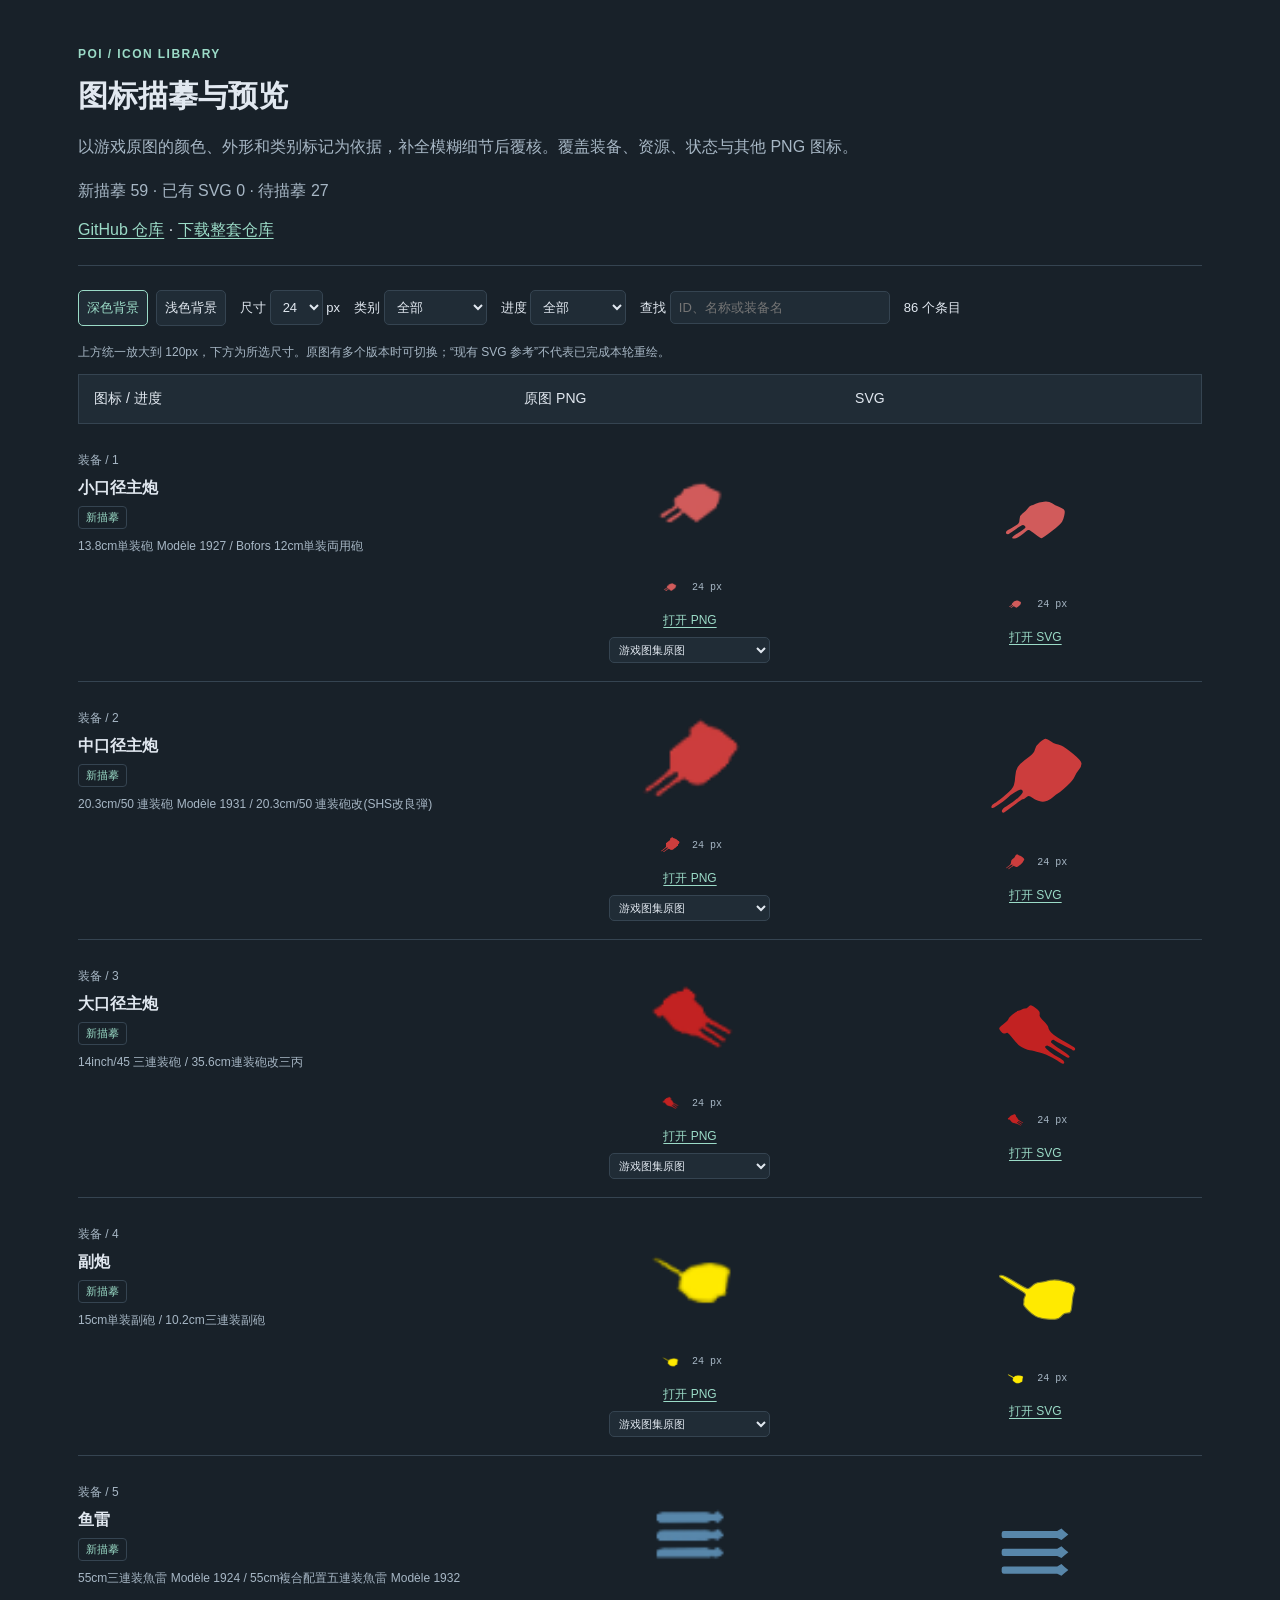
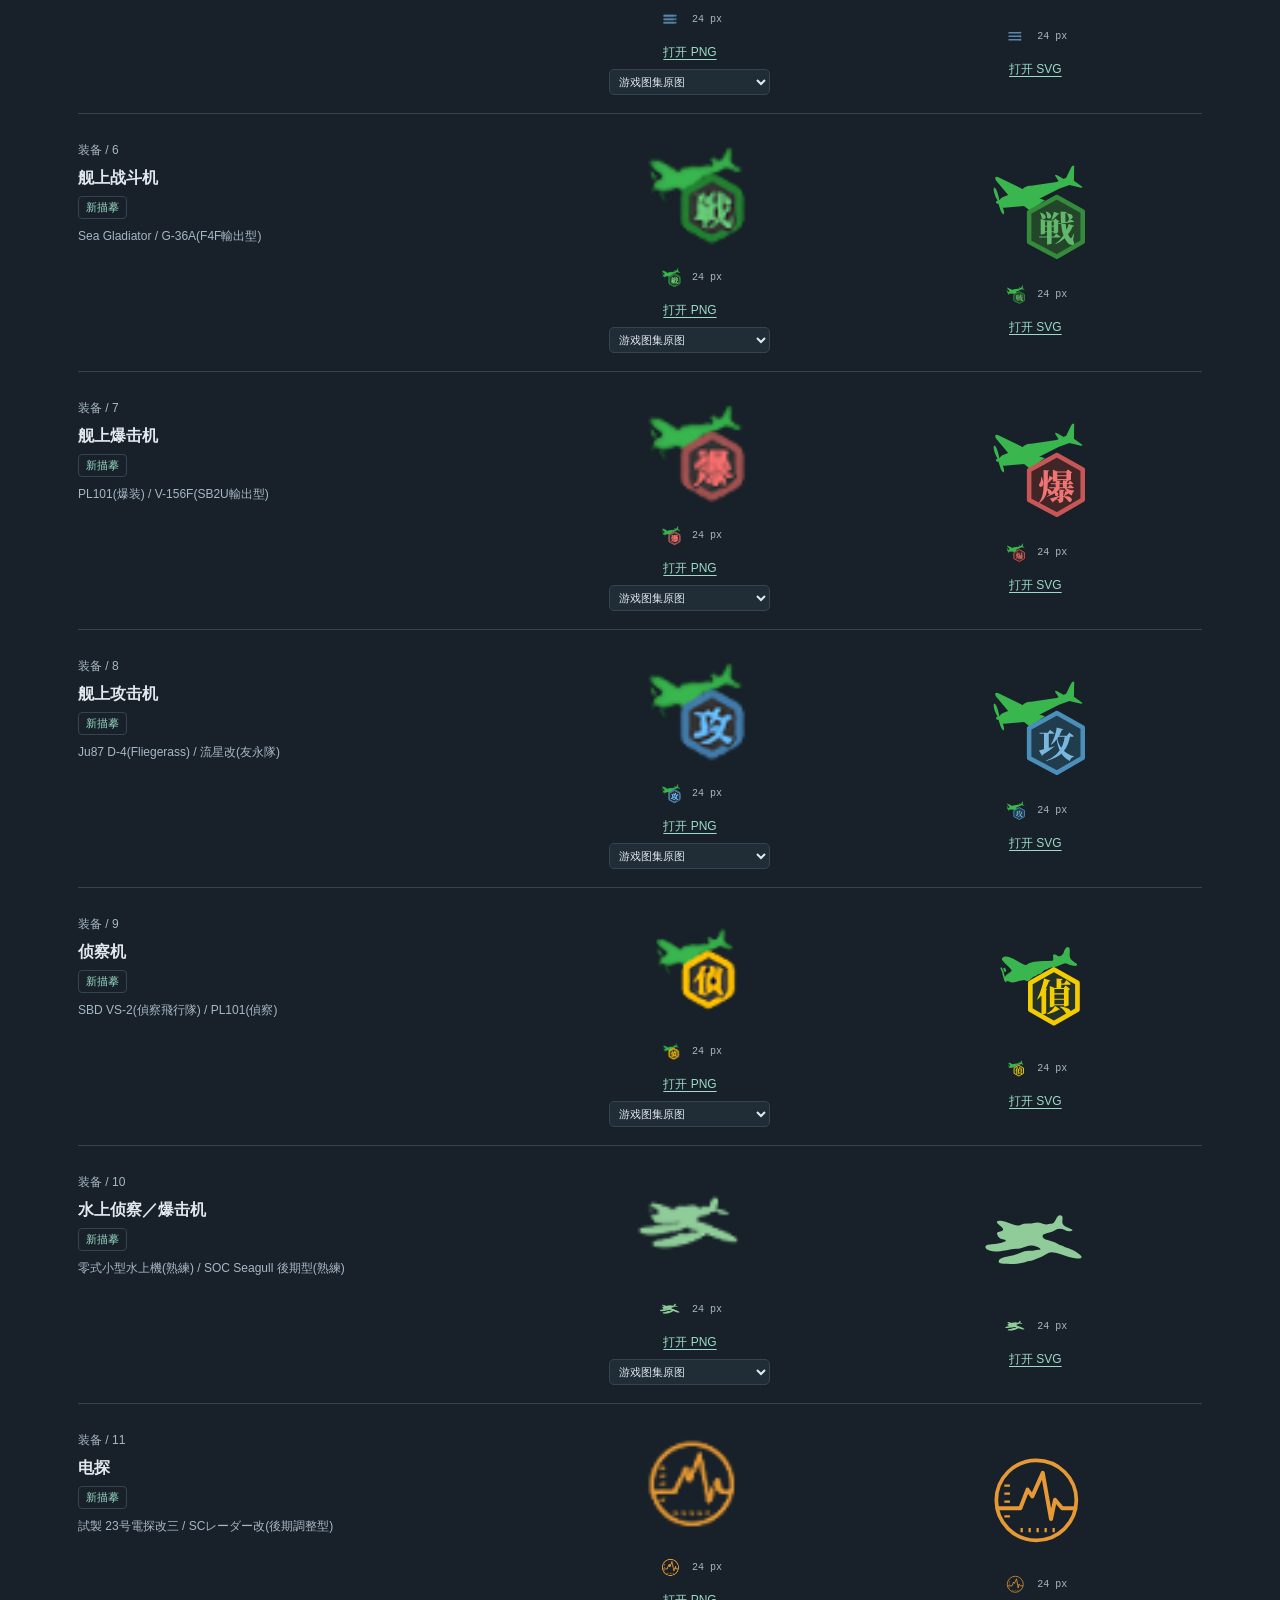
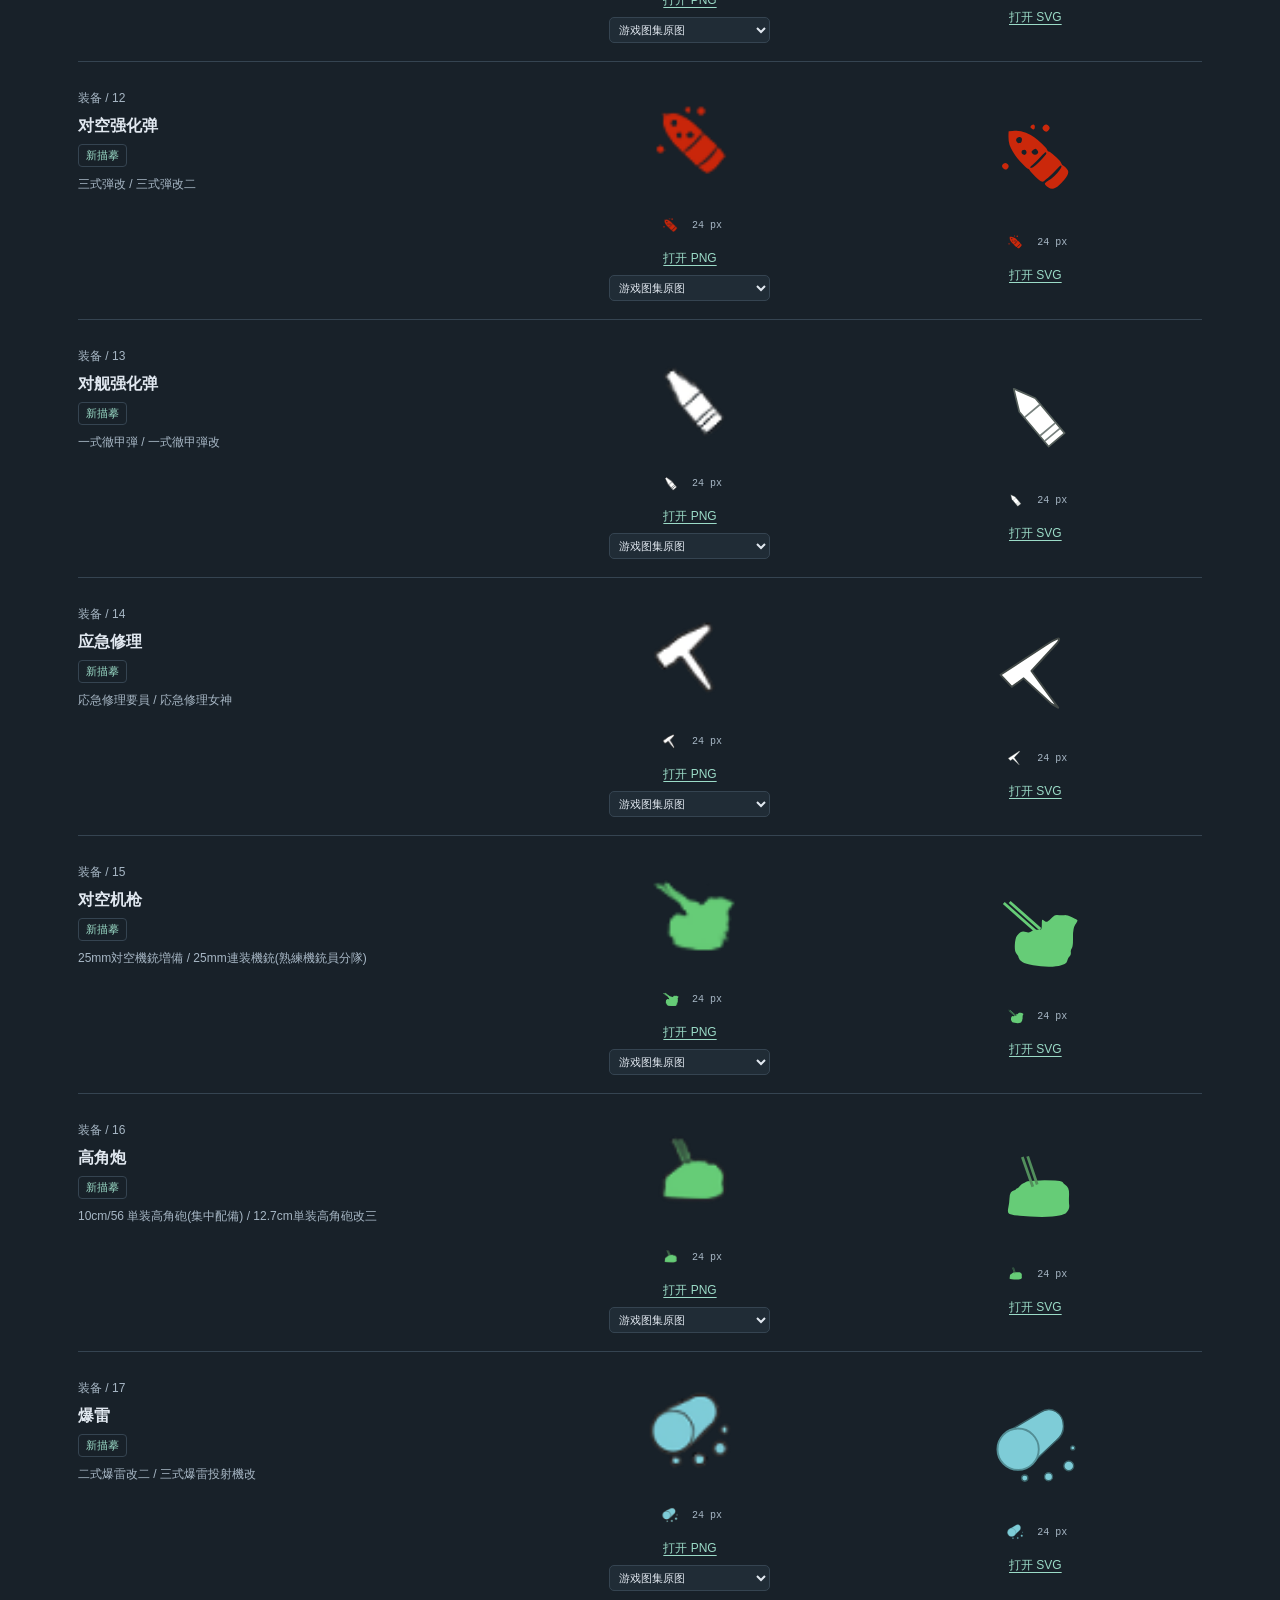
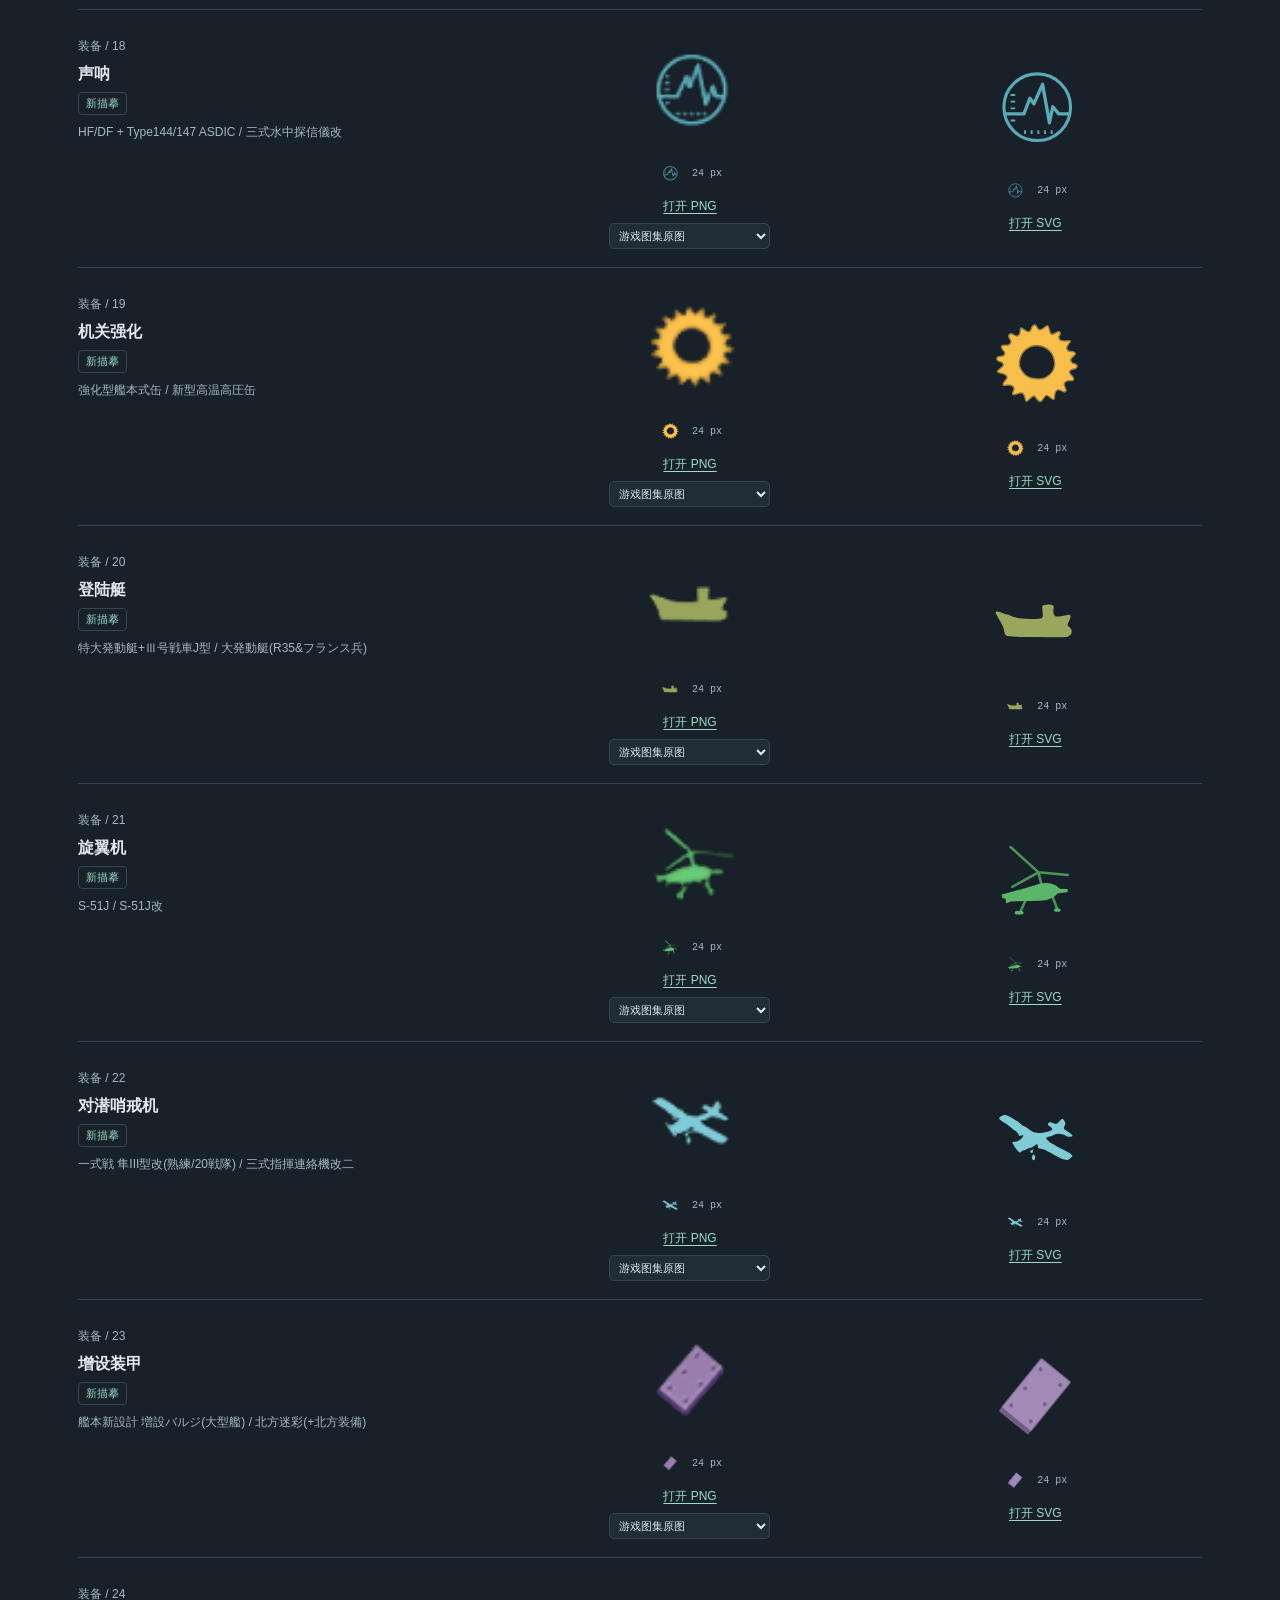
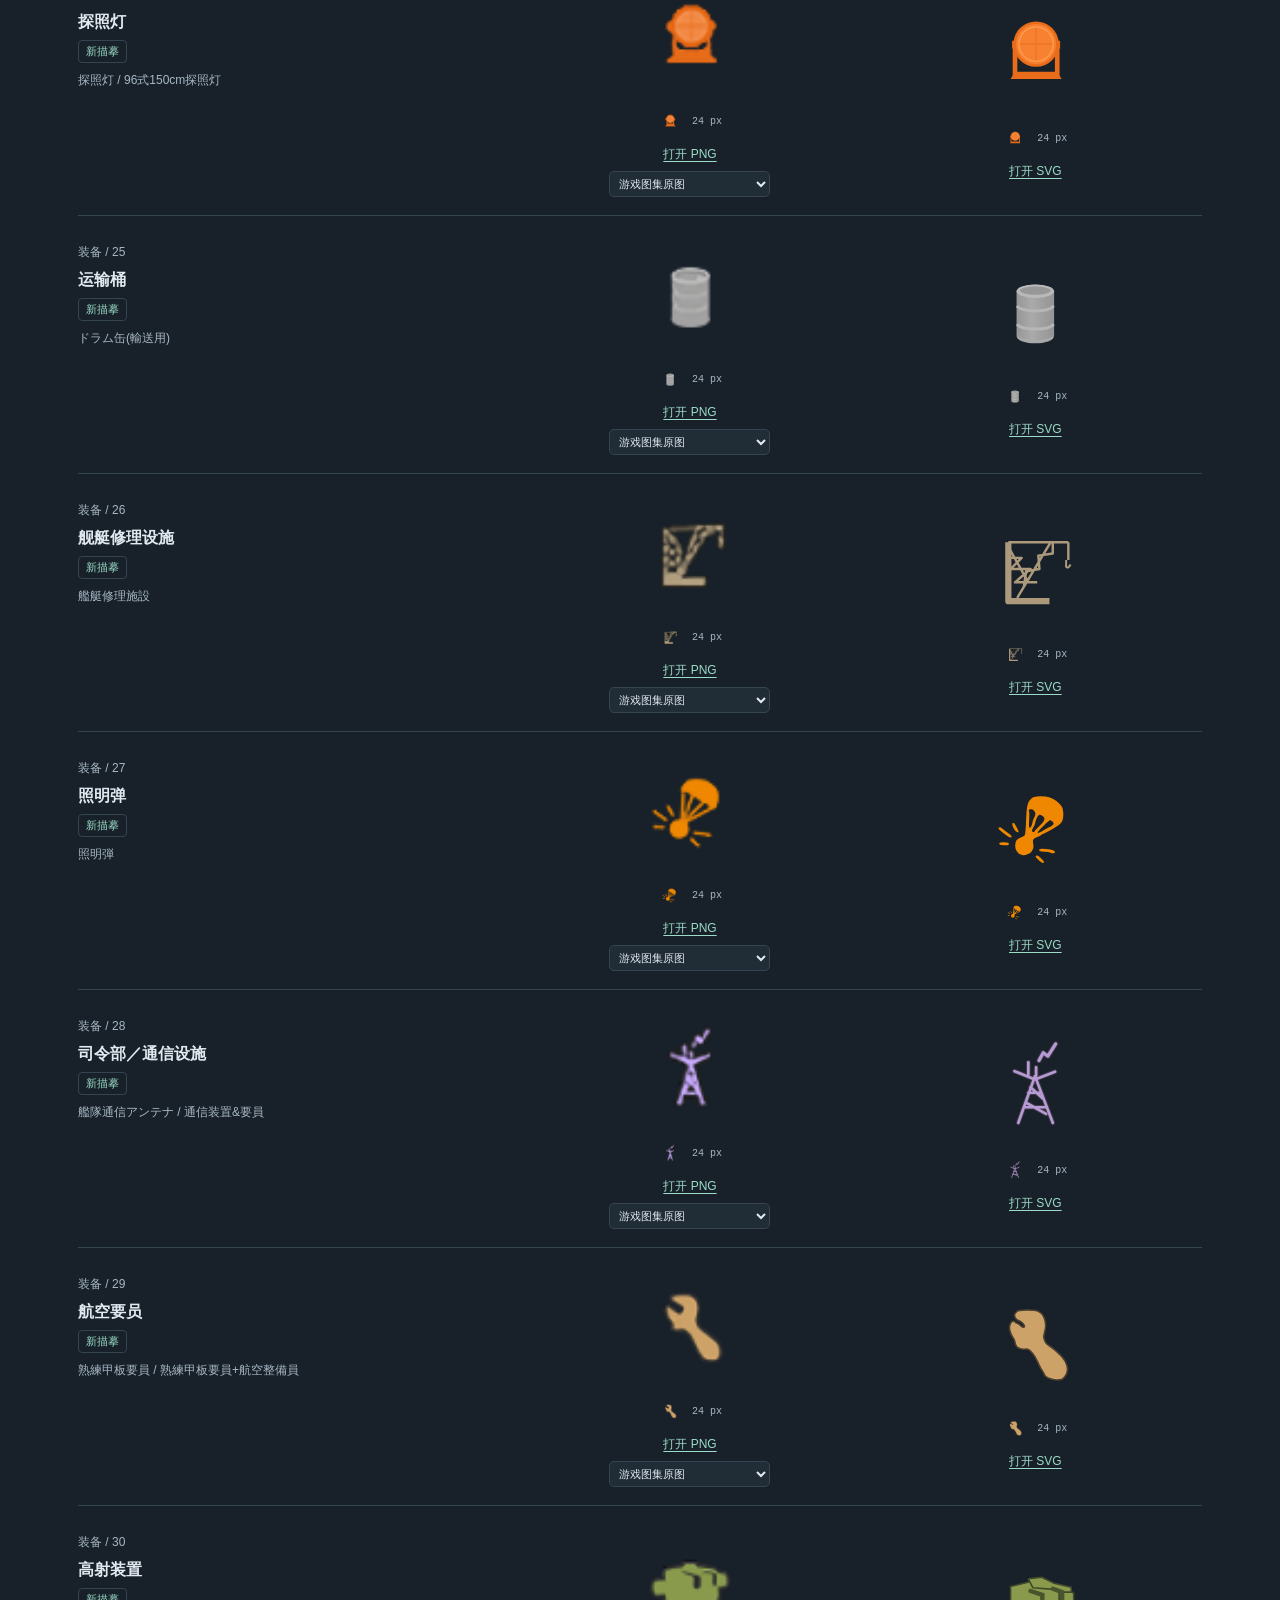
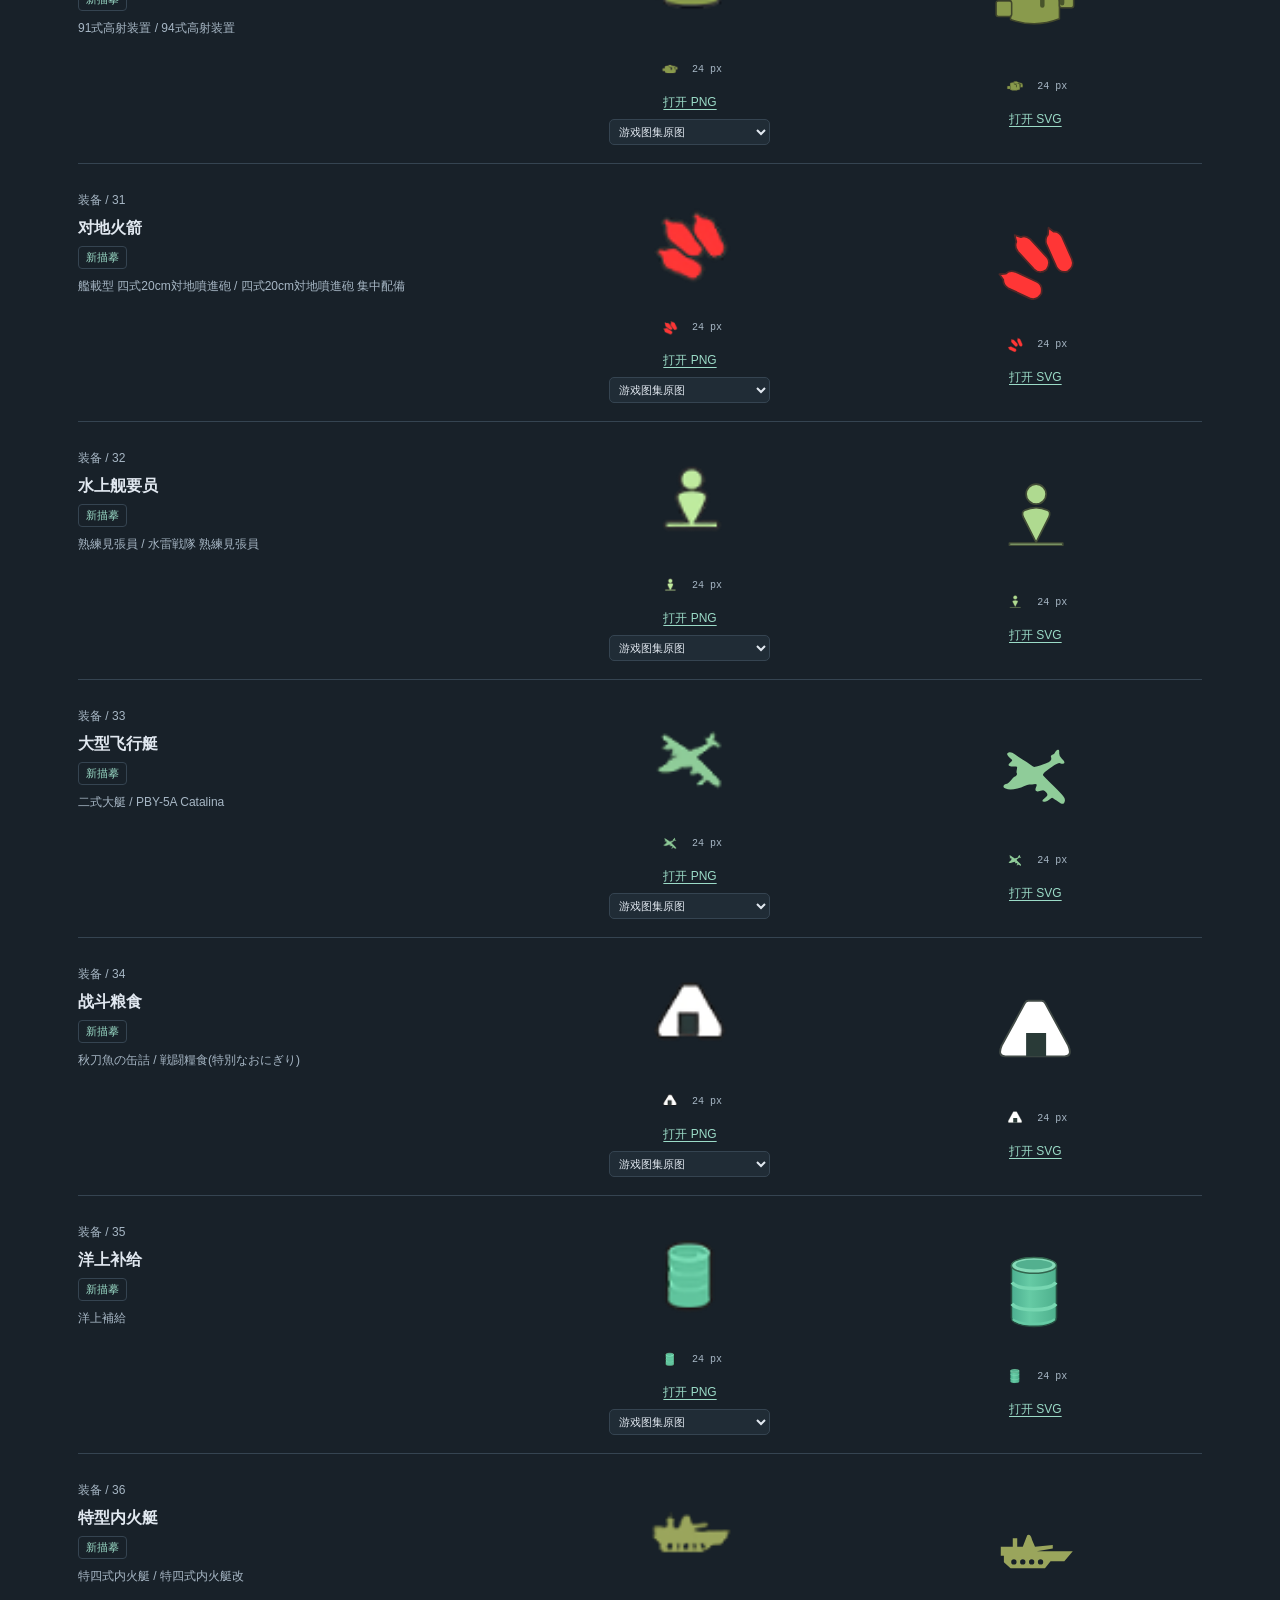
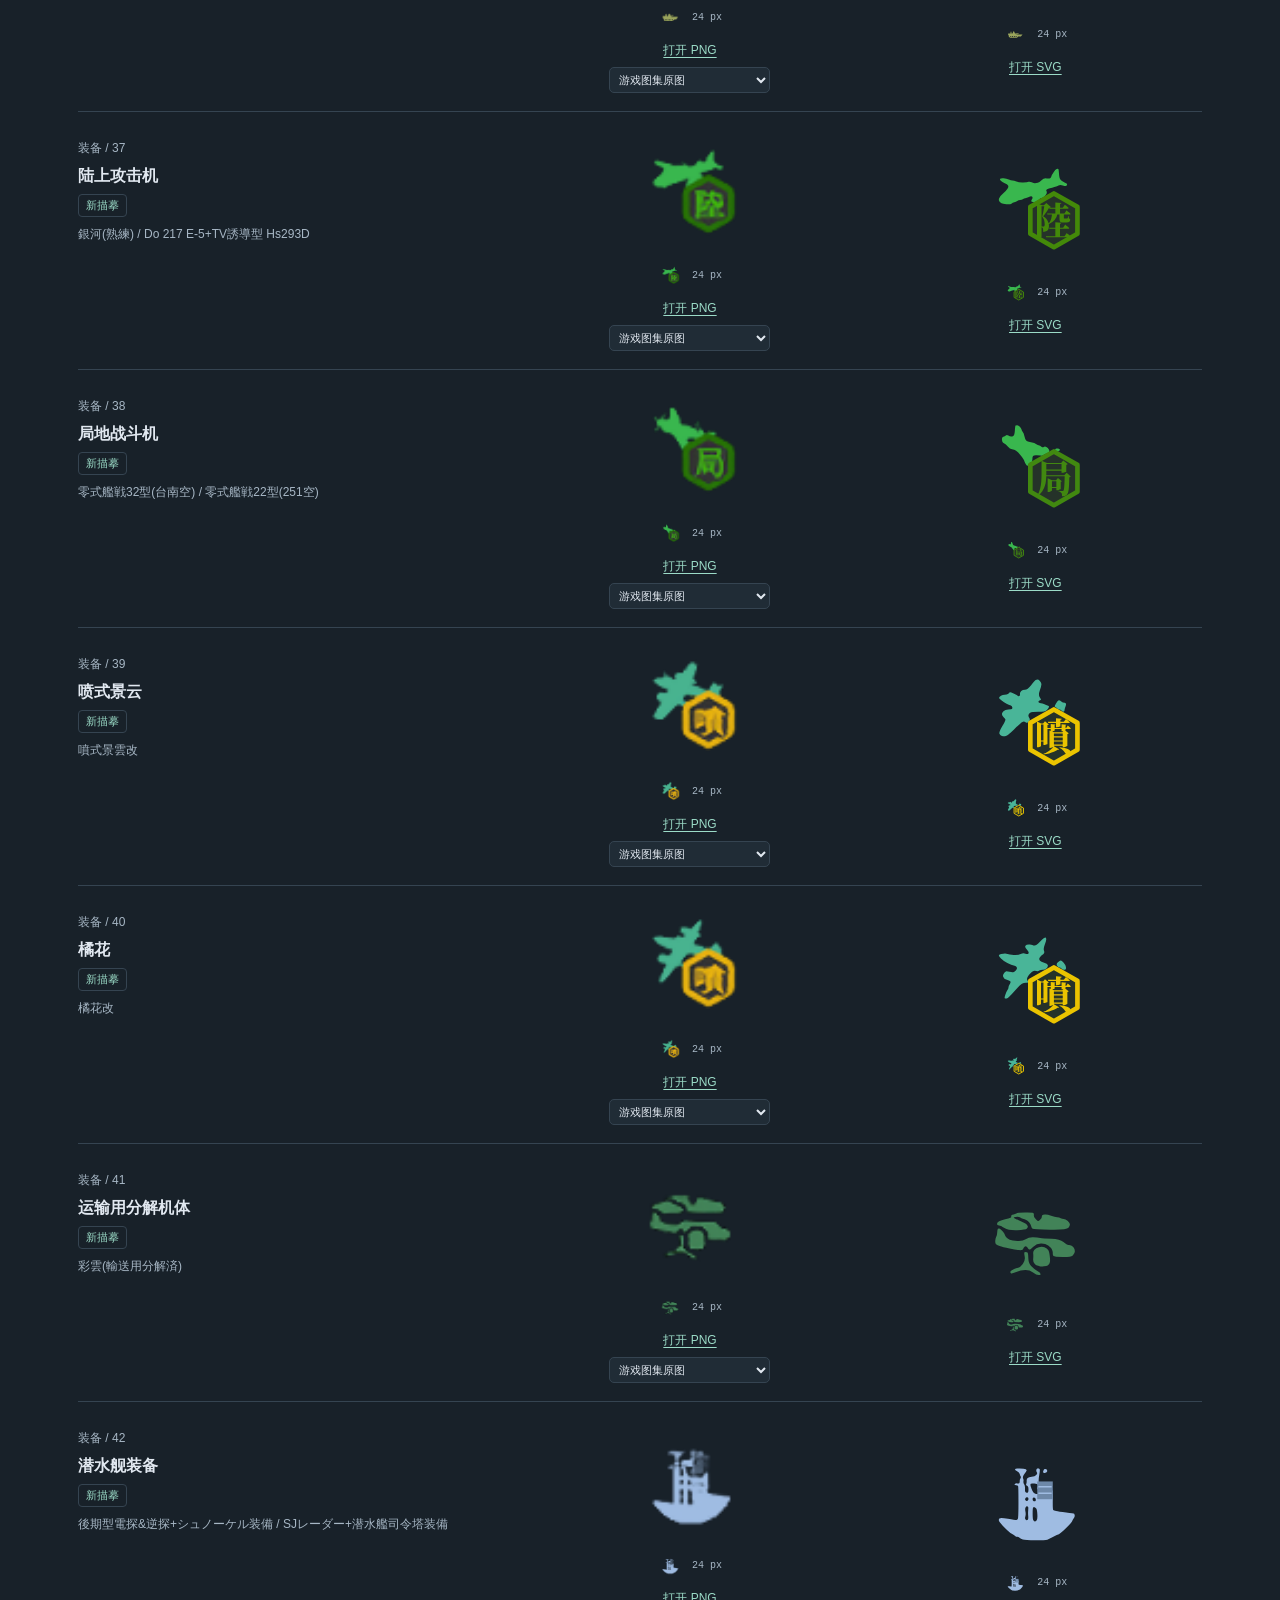
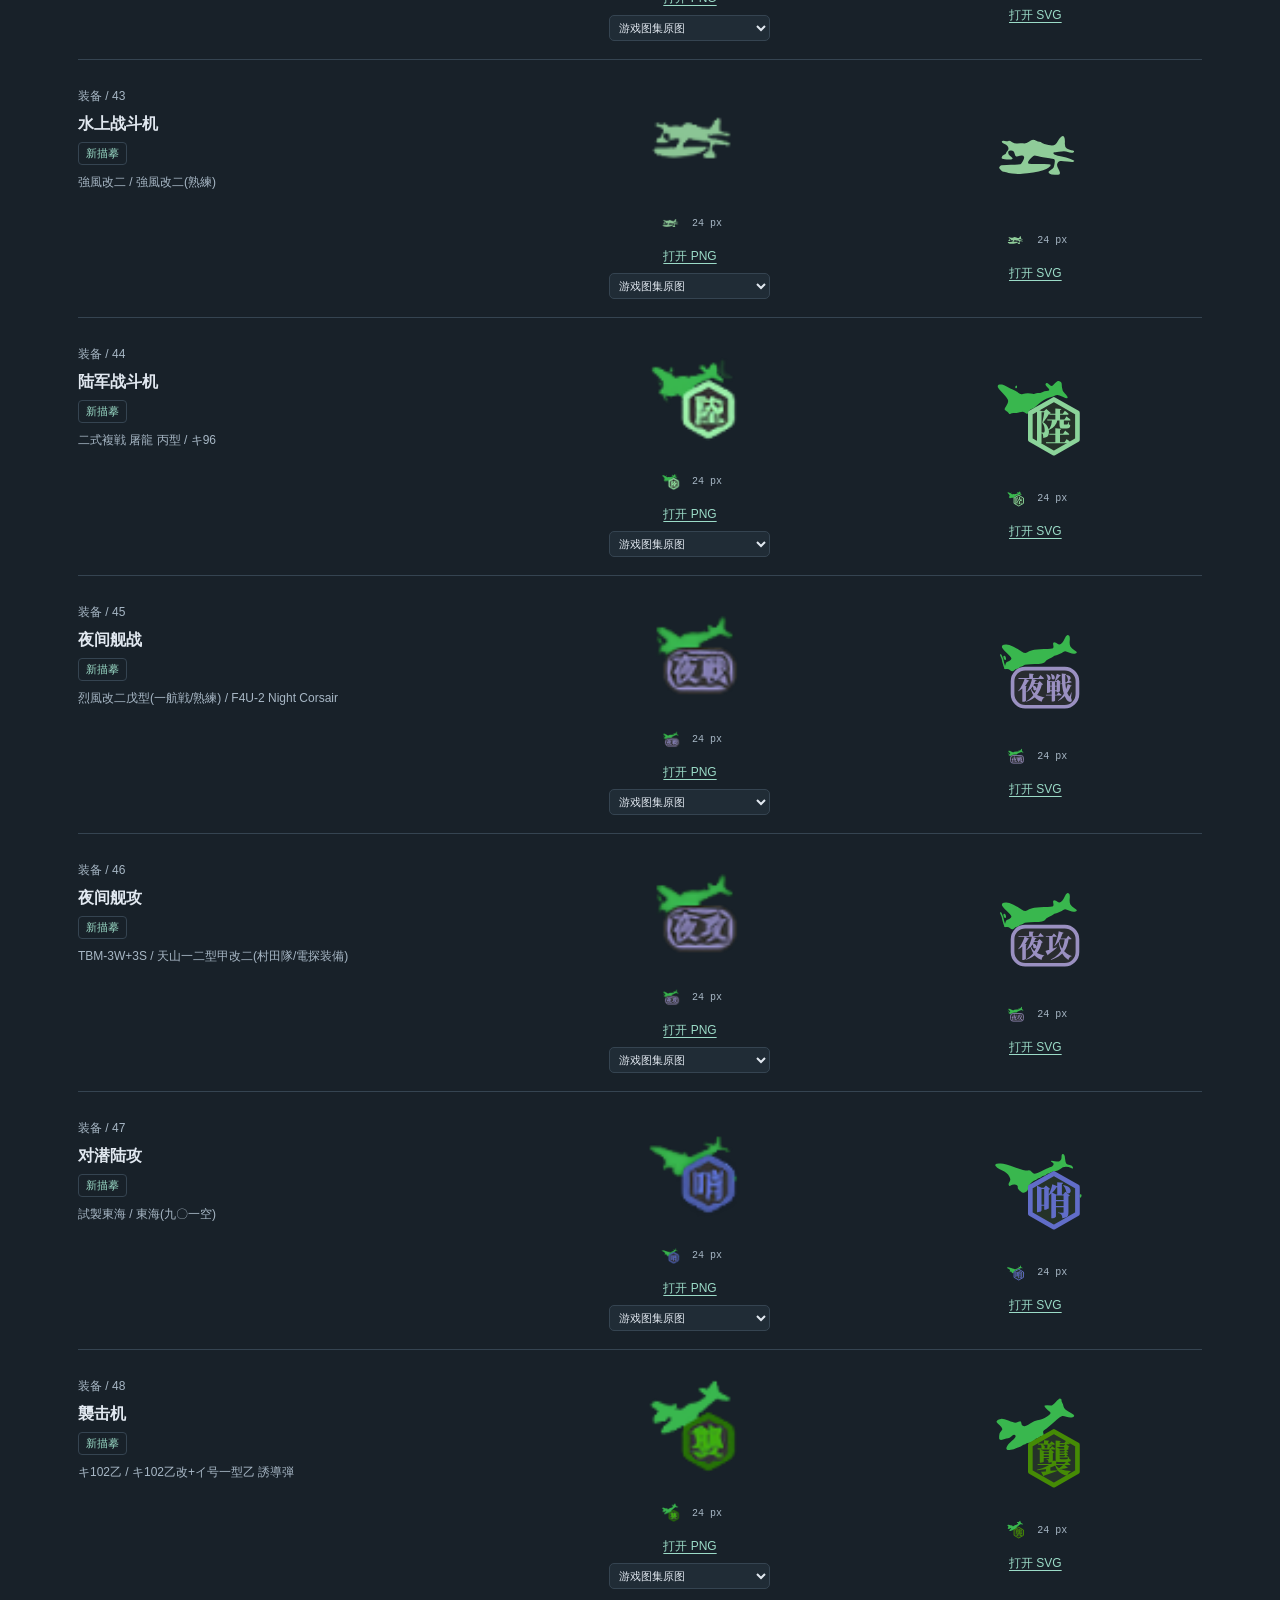
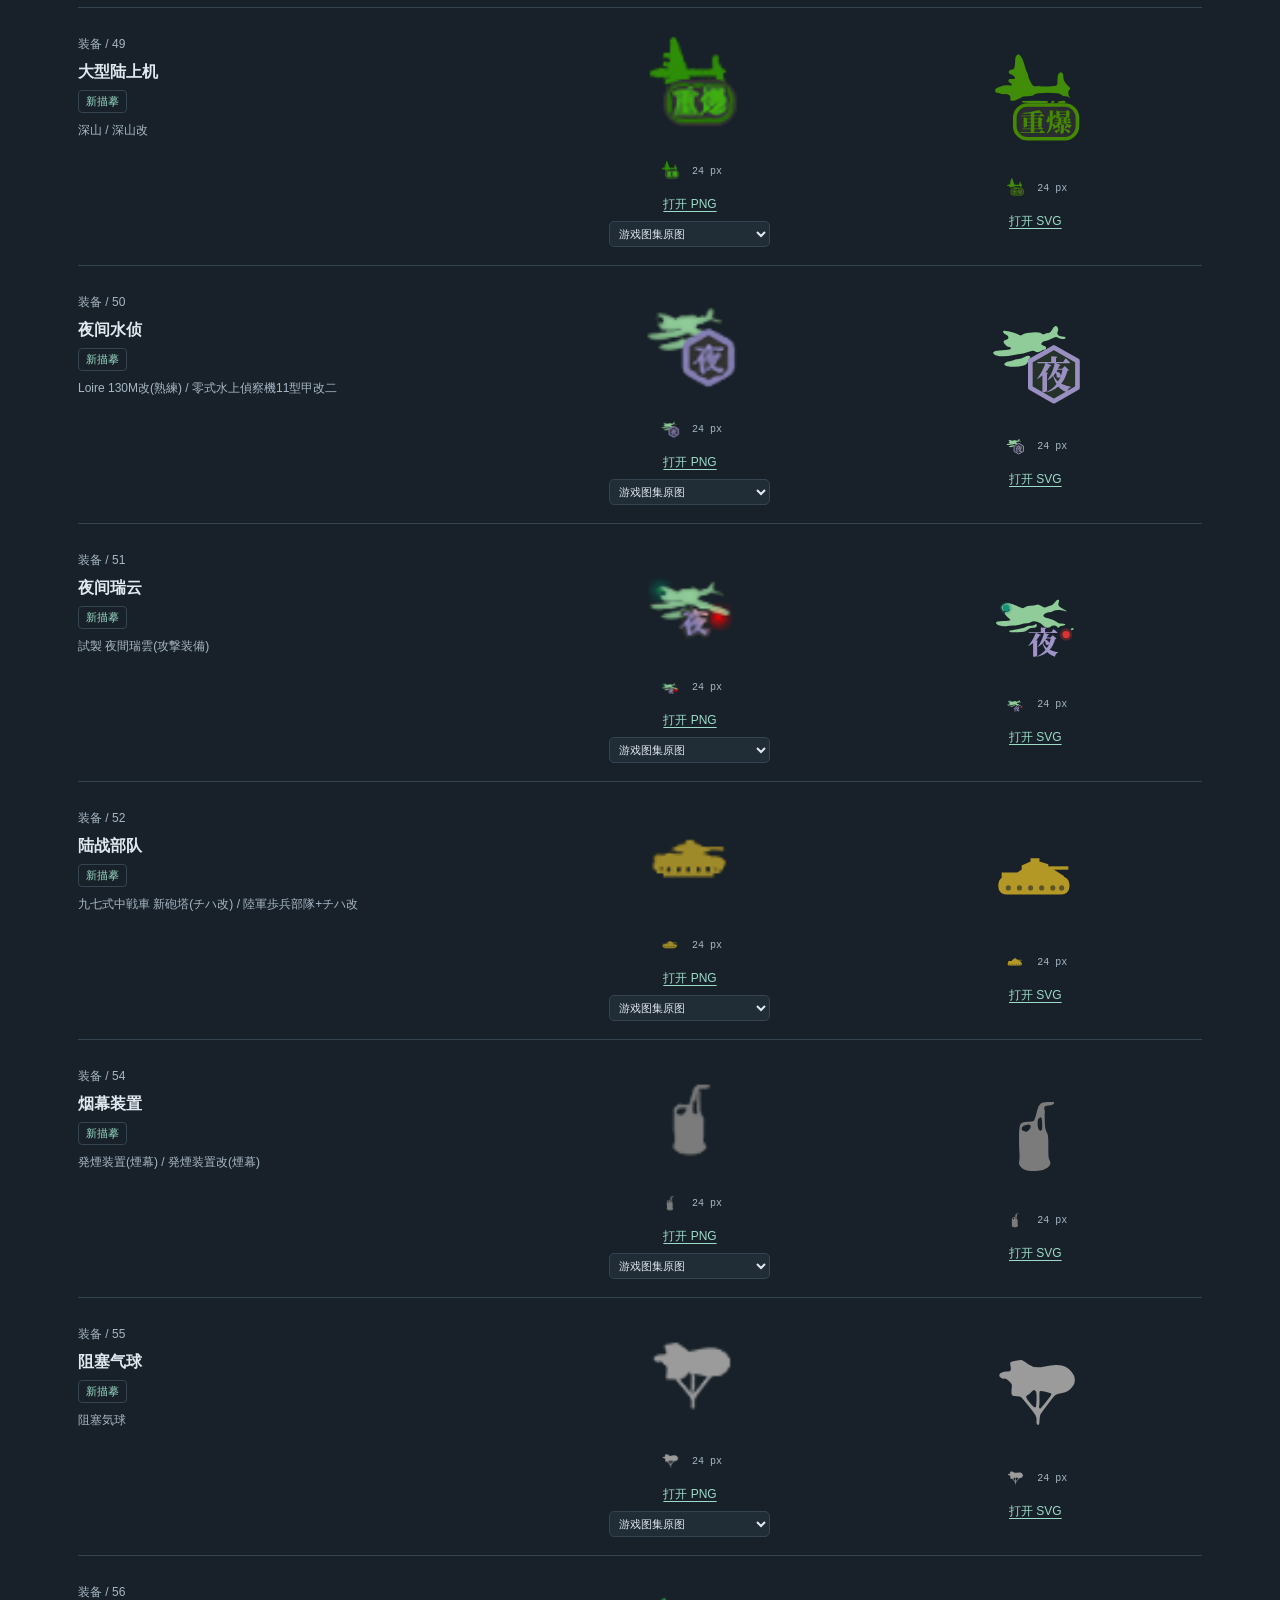
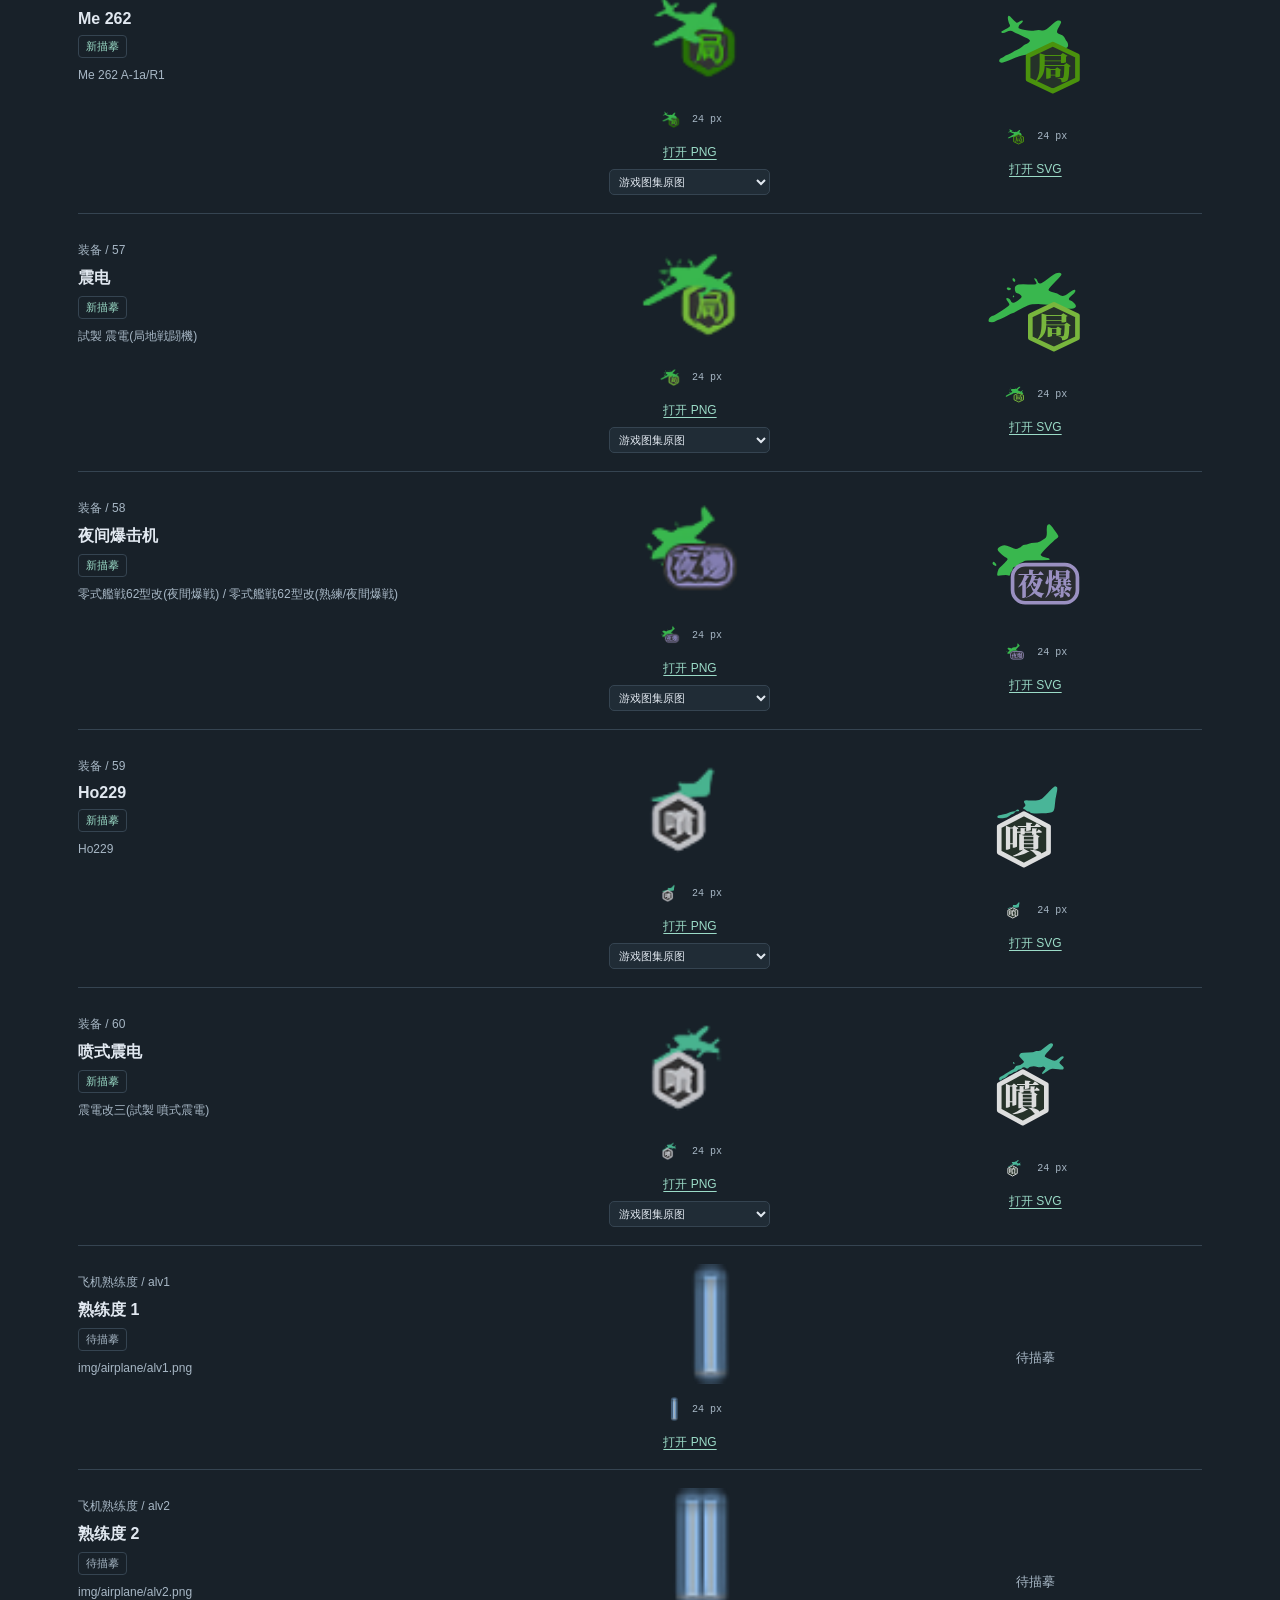
==== index.html @ 3c9888cd "feat(icons): add game icon catalog and static preview" ====
<!doctype html>
<html lang="zh-CN">
<head>
  <meta charset="utf-8">
  <meta name="viewport" content="width=device-width, initial-scale=1">
  <title>poi icons · 图标描摹与预览</title>
  <link rel="stylesheet" href="preview.css">
  <script src="catalog.js" defer></script>
  <script src="preview.js" defer></script>
</head>
<body>
<main>
  <header>
    <p class="eyebrow">POI / ICON LIBRARY</p>
    <h1>图标描摹与预览</h1>
    <p>以游戏原图的颜色、外形和类别标记为依据，补全模糊细节后覆核。覆盖装备、资源、状态与其他 PNG 图标。</p>
    <p id="summary"></p>
    <a href="https://github.com/poooi/icons">GitHub 仓库</a>
    <span aria-hidden="true"> · </span>
    <a href="https://github.com/poooi/icons/archive/refs/heads/gh-pages.zip">下载整套仓库</a>
  </header>
  <div class="controls">
    <div class="themes" aria-label="预览背景">
      <button id="dark" aria-pressed="true">深色背景</button>
      <button id="light" aria-pressed="false">浅色背景</button>
    </div>
    <label>尺寸 <select id="size"><option>18</option><option selected>24</option><option>32</option><option>48</option><option>64</option></select> px</label>
    <label>类别 <select id="category"><option value="">全部</option></select></label>
    <label>进度 <select id="status"><option value="">全部</option><option>新描摹</option><option>已有 SVG</option><option>待描摹</option></select></label>
    <label>查找 <input id="search" type="search" placeholder="ID、名称或装备名"></label>
    <span id="count" role="status" aria-live="polite"></span>
  </div>
  <p class="hint">上方统一放大到 120px，下方为所选尺寸。原图有多个版本时可切换；“现有 SVG 参考”不代表已完成本轮重绘。</p>
  <div class="table-head" aria-hidden="true"><span>图标 / 进度</span><span>原图 PNG</span><span>SVG</span></div>
  <div id="gallery"></div>
  <p id="empty" hidden>没有匹配的图标。</p>
  <noscript>请启用 JavaScript 浏览、筛选图标。SVG 文件也可直接从仓库下载。</noscript>
  <footer>新描摹文字采用 Noto Serif JP ExtraBold（800）转路径，无需安装字体。模糊处包含概念补全；本仓库独立维护，尚未接入 poi。<br>来源与目录说明见 <a href="https://github.com/poooi/icons#readme">README</a>。</footer>
</main>
</body>
</html>
---- preview.css ----
:root{font-family:"Segoe UI","Microsoft YaHei",sans-serif;color:#e1e8f0;background:#182129;--panel:#202c36;--line:#354451;--muted:#a7b7c5;--accent:#9bdbc7;--size:24px;color-scheme:dark}
*{box-sizing:border-box}body{margin:0}body.light{color:#253441;background:#edf2f5;--panel:#fff;--line:#cad4dc;--muted:#586b7b;--accent:#256d59;color-scheme:light}
main{max-width:1180px;margin:auto;padding:32px 28px 60px}header{border-bottom:1px solid var(--line);padding-bottom:24px}header p{max-width:850px;line-height:1.7;color:var(--muted)}.eyebrow{font-size:12px;letter-spacing:.12em;font-weight:600;color:var(--accent)}h1{font-size:30px;margin:10px 0;font-weight:650}a{color:var(--accent);text-underline-offset:3px}.controls{display:flex;gap:14px;align-items:center;flex-wrap:wrap;margin:24px 0 16px;font-size:13px}.themes{display:flex;gap:8px}button,select,input{font:inherit;color:inherit;background:var(--panel);border:1px solid var(--line);border-radius:5px;padding:8px}button{cursor:pointer}button[aria-pressed=true]{border-color:var(--accent);color:var(--accent)}input{width:220px}button:focus-visible,select:focus-visible,input:focus-visible,a:focus-visible{outline:2px solid var(--accent);outline-offset:3px}.hint{font-size:12px;line-height:1.7;color:var(--muted)}.table-head,.row{display:grid;grid-template-columns:minmax(220px,1.3fr) repeat(2,minmax(160px,1fr))}.table-head{background:var(--panel);padding:15px;border:1px solid var(--line);font-size:14px}.row{border-bottom:1px solid var(--line);min-height:205px;padding:18px 0;gap:12px}.row[hidden]{display:none}.identity{padding:8px 12px 8px 0}h2{font-size:16px;font-weight:600;margin:7px 0}.id,.description,.variant-count{font-size:12px;line-height:1.65;color:var(--muted)}.description{overflow-wrap:anywhere;margin:8px 0}.status{display:inline-block;font-size:11px;border:1px solid var(--line);padding:3px 7px;border-radius:4px;color:var(--accent)}.status.pending{color:var(--muted)}.cell{display:flex;flex-direction:column;align-items:center;justify-content:center;gap:8px;min-width:0}.large{width:120px;height:120px;object-fit:contain}.actual{display:flex;align-items:center;gap:10px;min-height:34px}.actual img{width:var(--size);height:var(--size);object-fit:contain}.size-label{font:10px Consolas,monospace;color:var(--muted)}.asset-link{font-size:12px}.variant{max-width:100%;font-size:11px;padding:5px}.missing{font-size:13px;color:var(--muted)}footer{margin-top:30px;font-size:12px;line-height:1.8;color:var(--muted)}#empty{padding:35px;text-align:center;color:var(--muted)}
@media(max-width:680px){main{padding:20px 14px}h1{font-size:25px}.table-head{display:none}.row{grid-template-columns:repeat(2,minmax(0,1fr));gap:10px}.identity{grid-column:1/-1;padding:0}.description{margin:4px 0}.controls{gap:10px}.large{width:110px;height:110px}input{width:180px}}
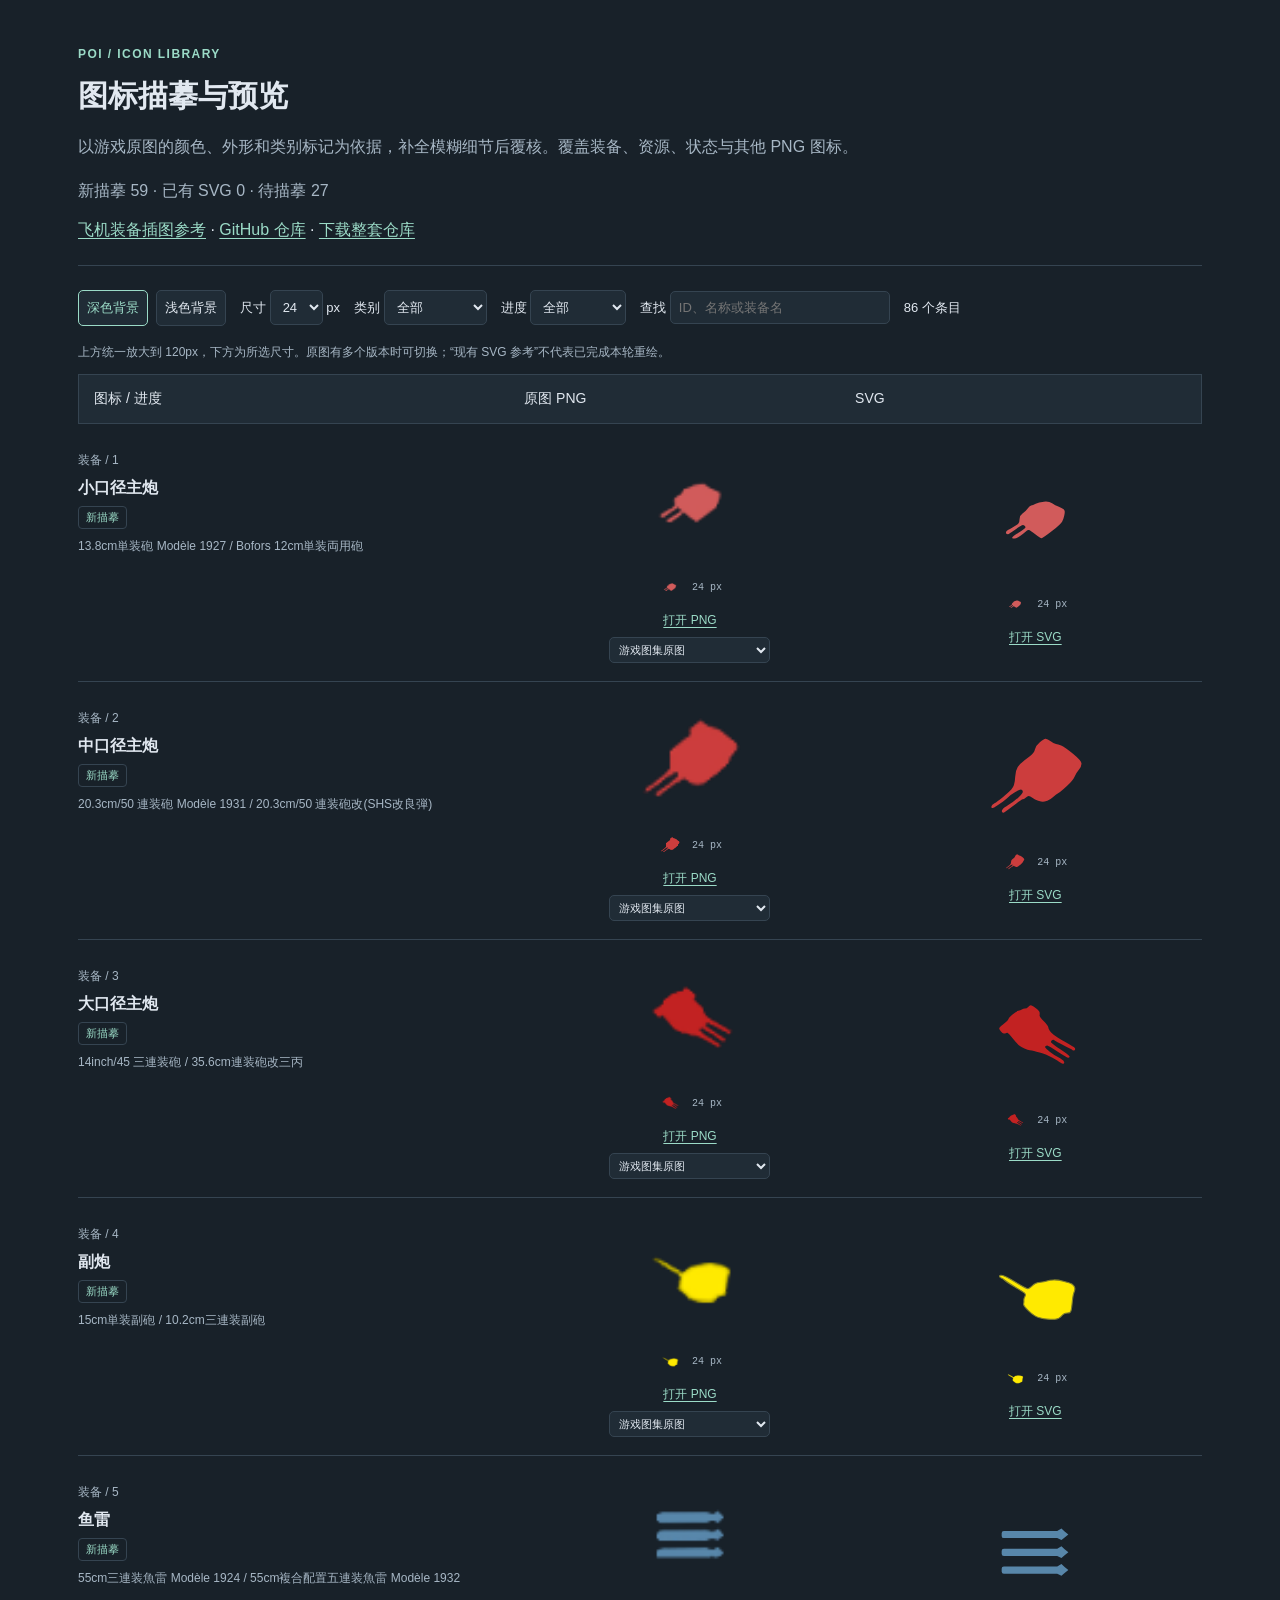
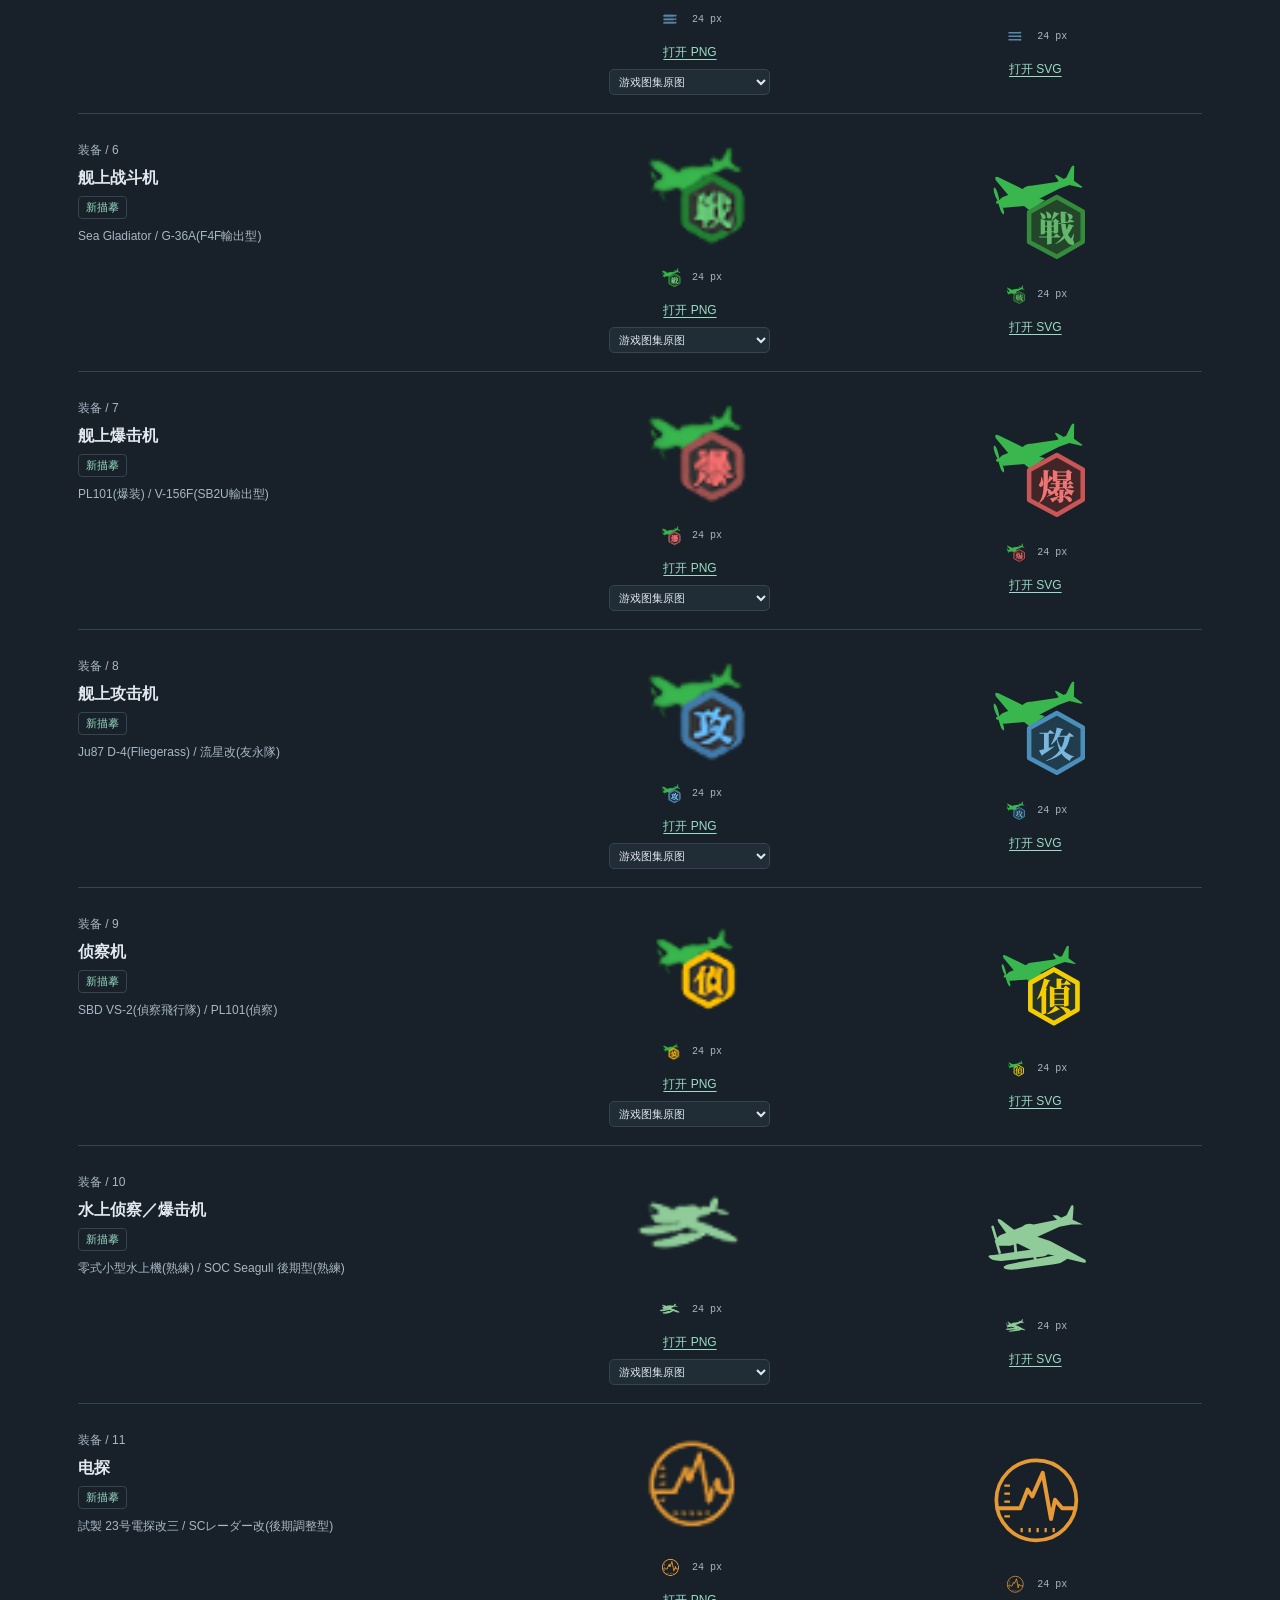
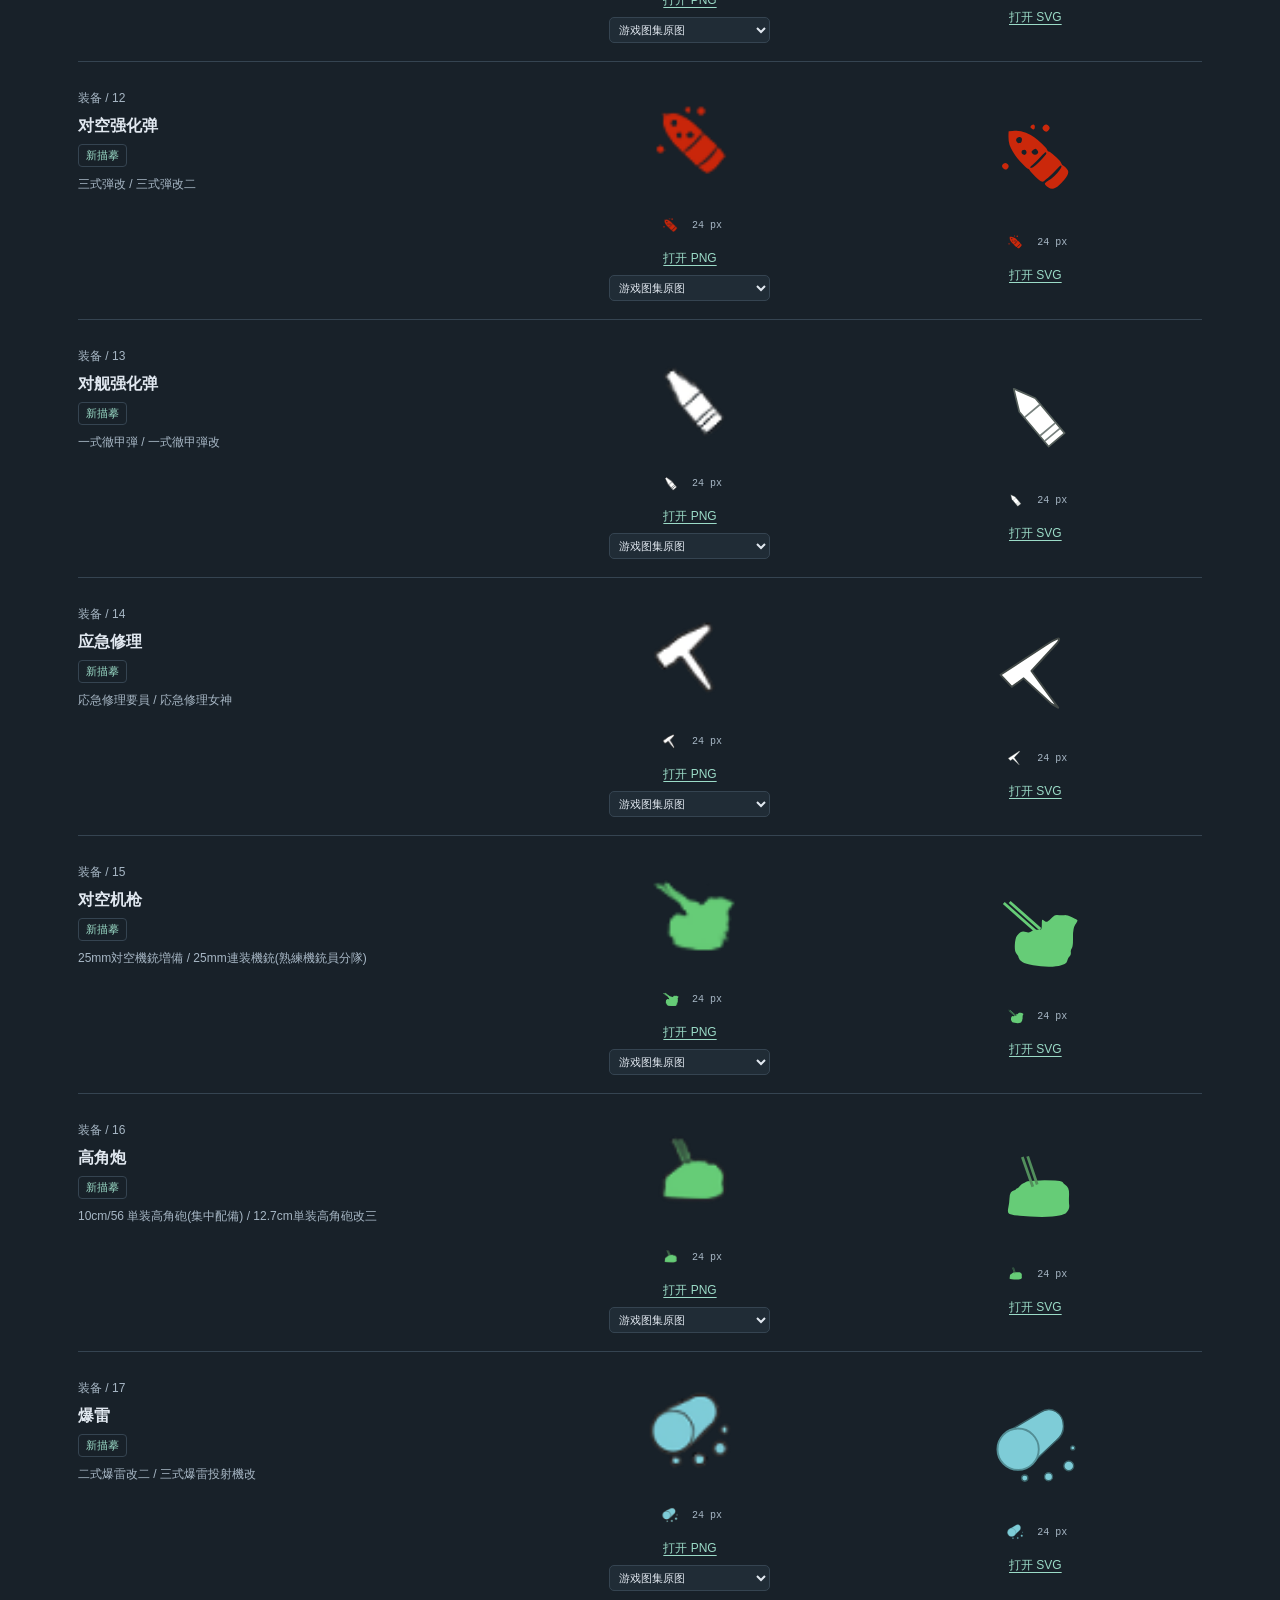
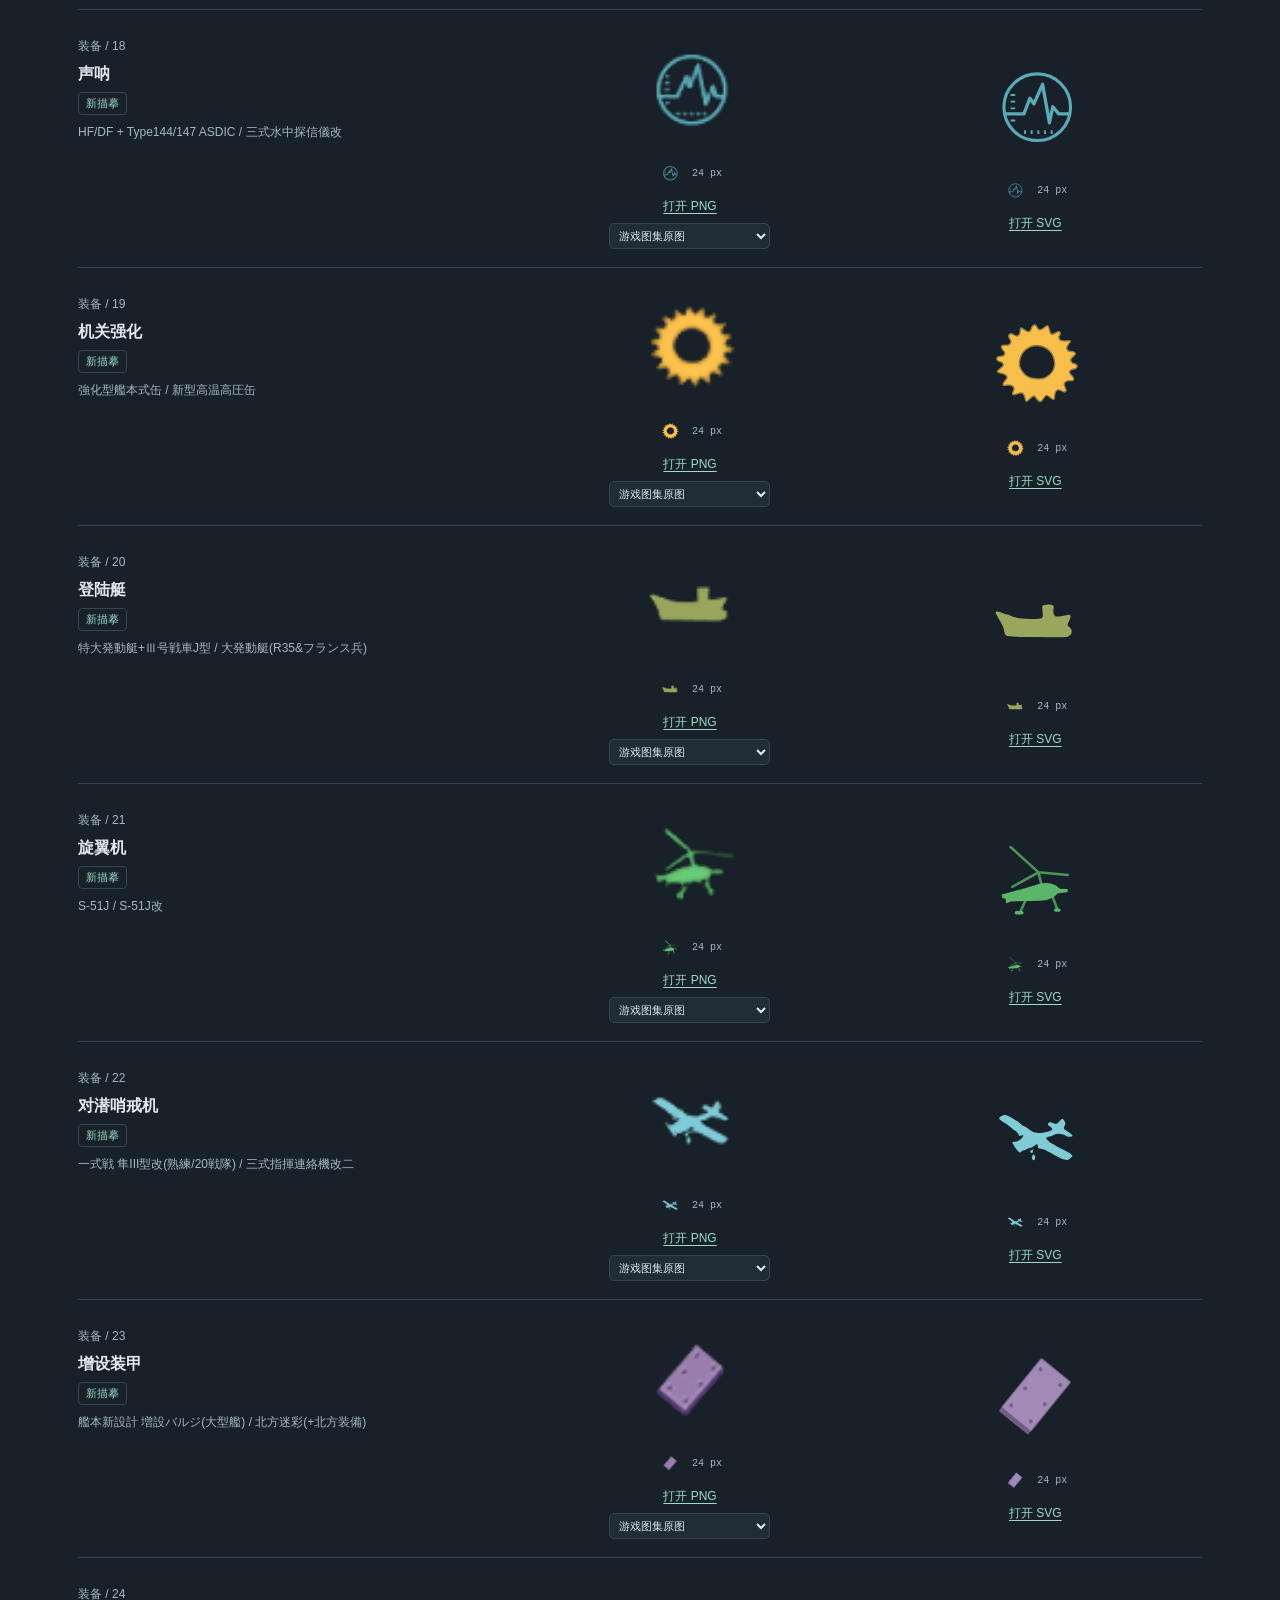
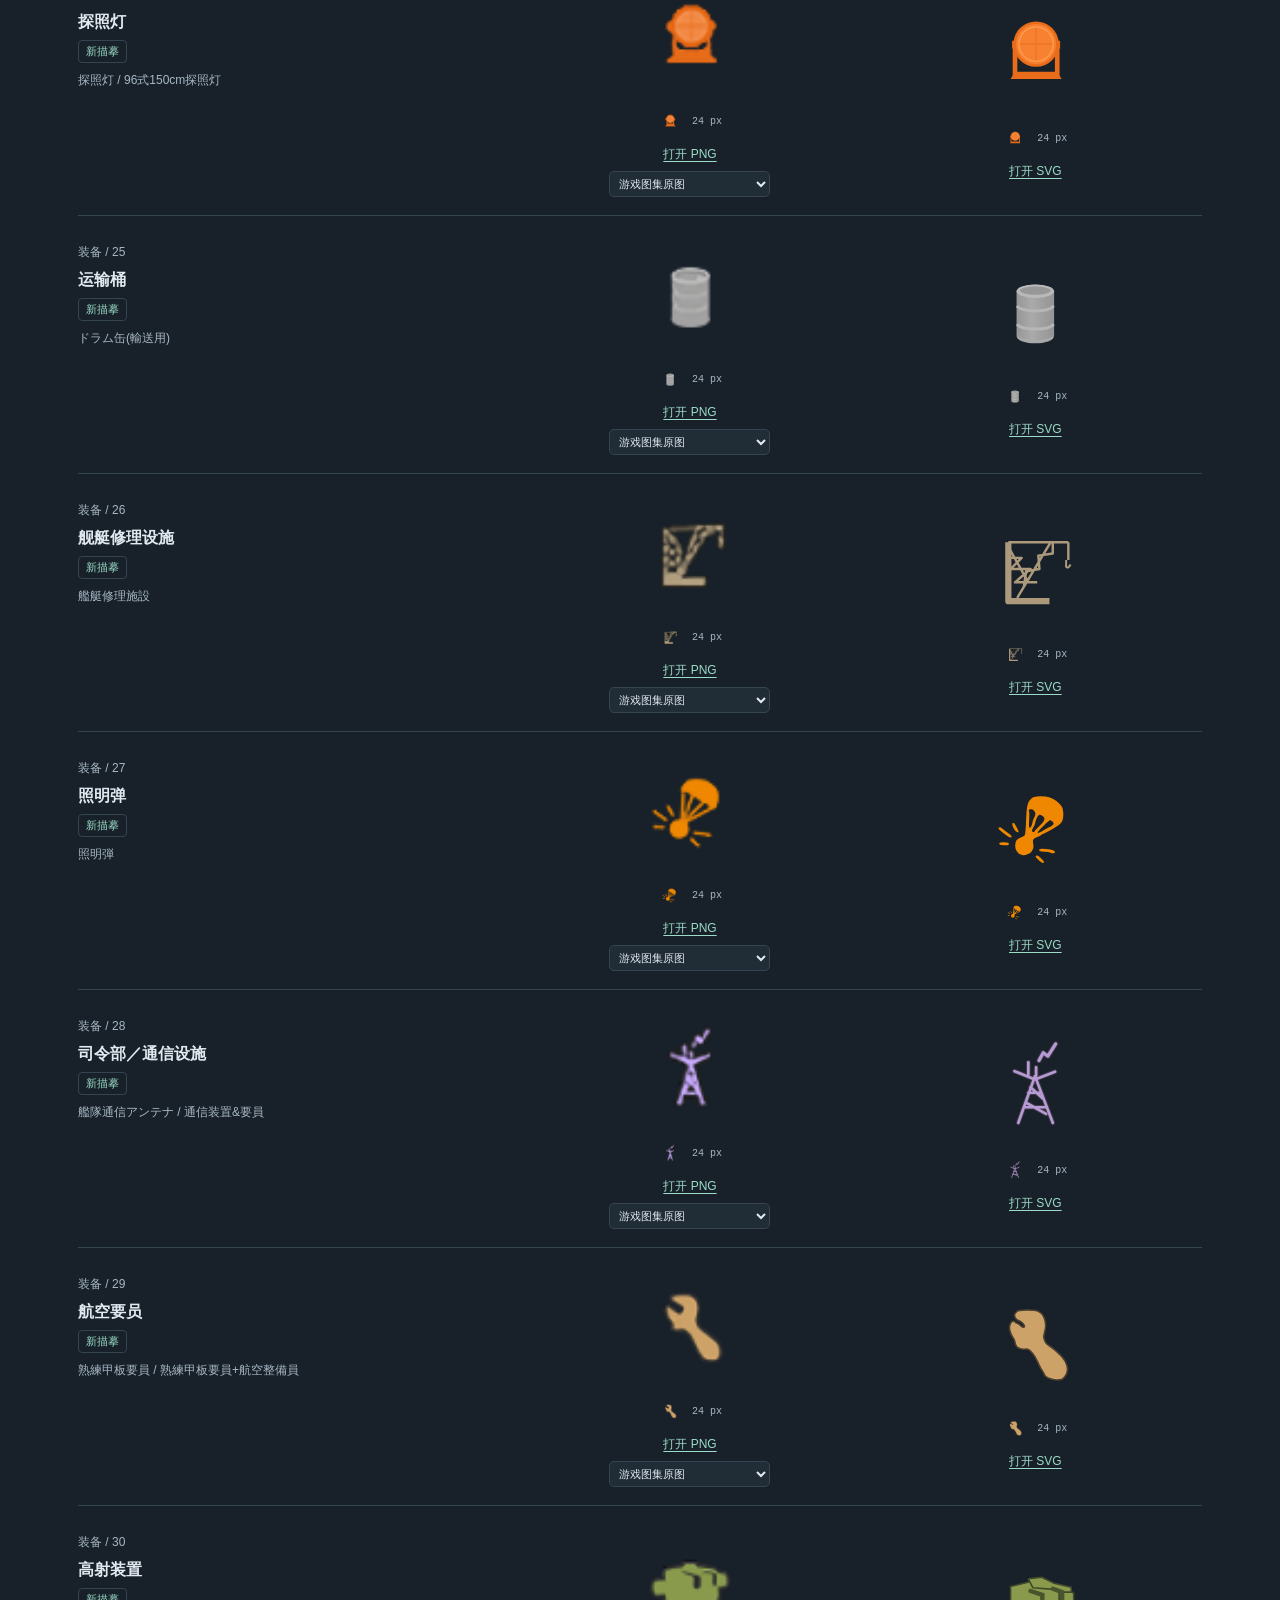
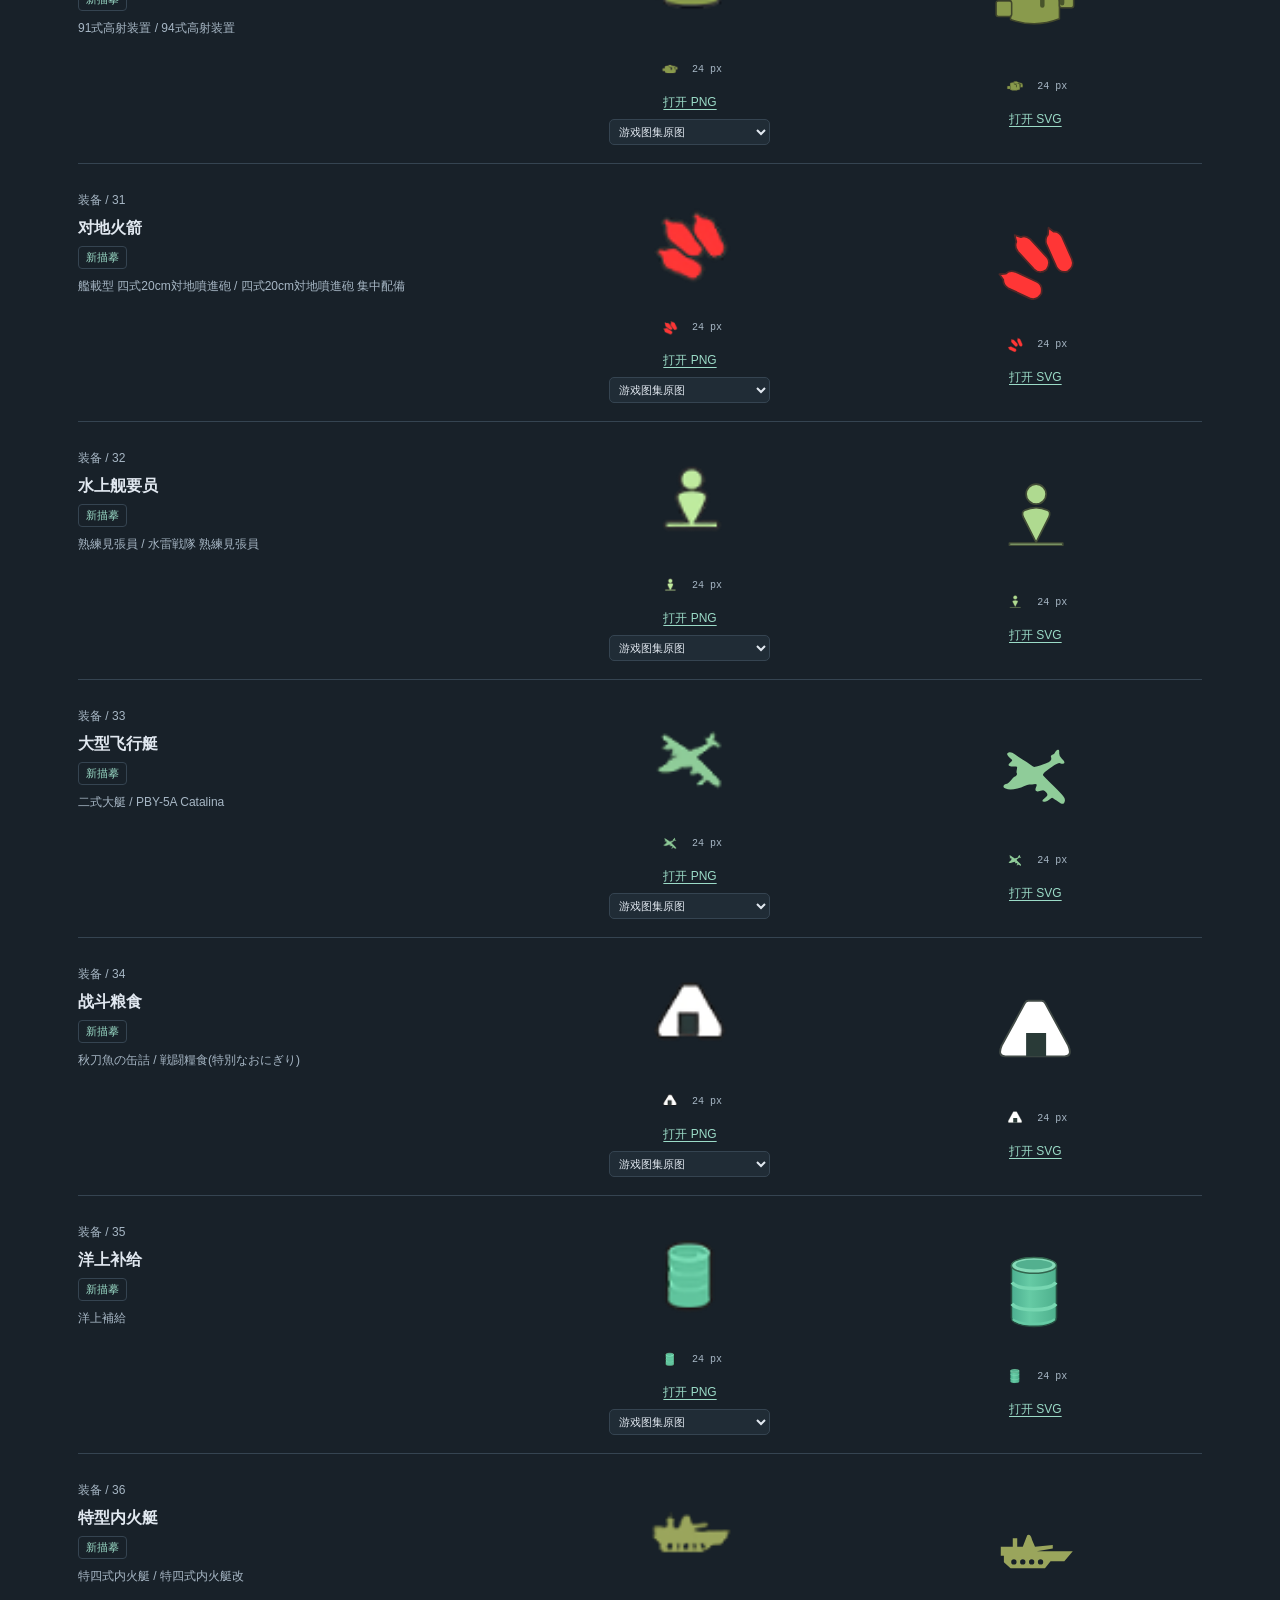
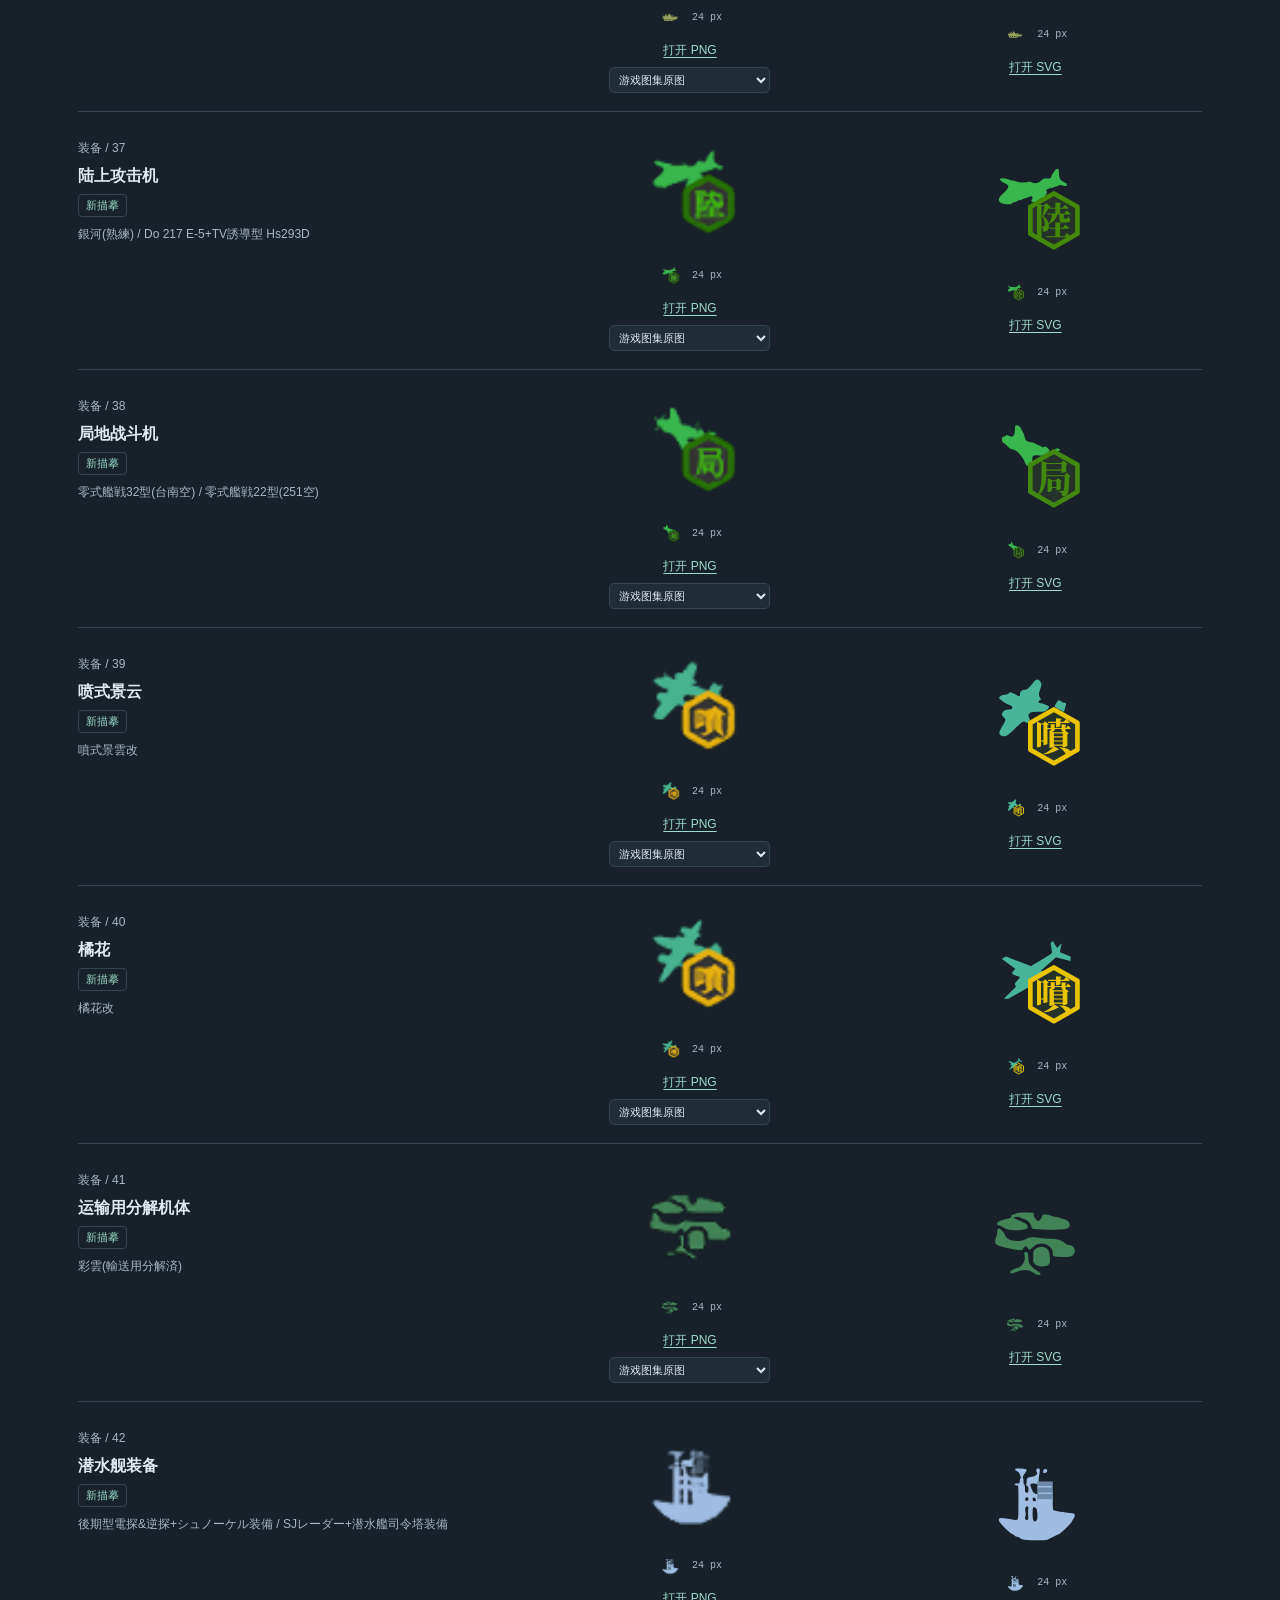
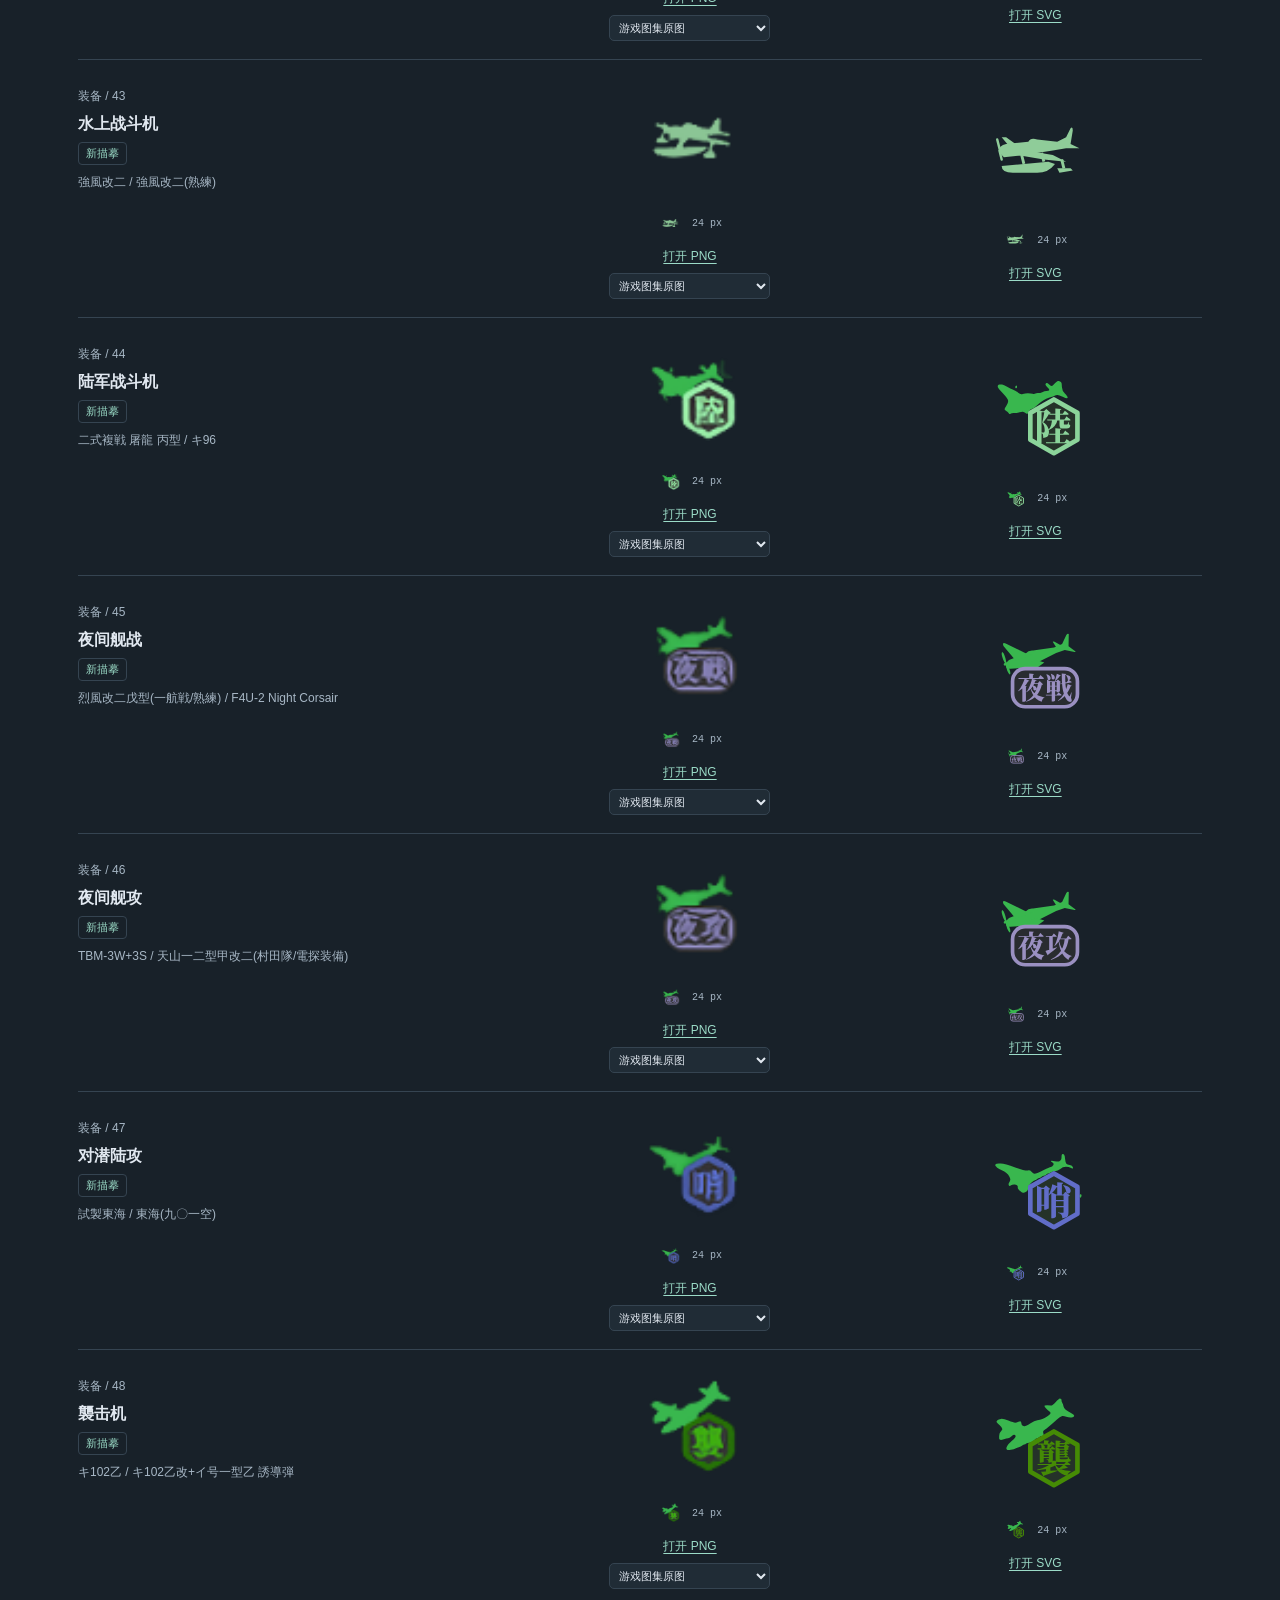
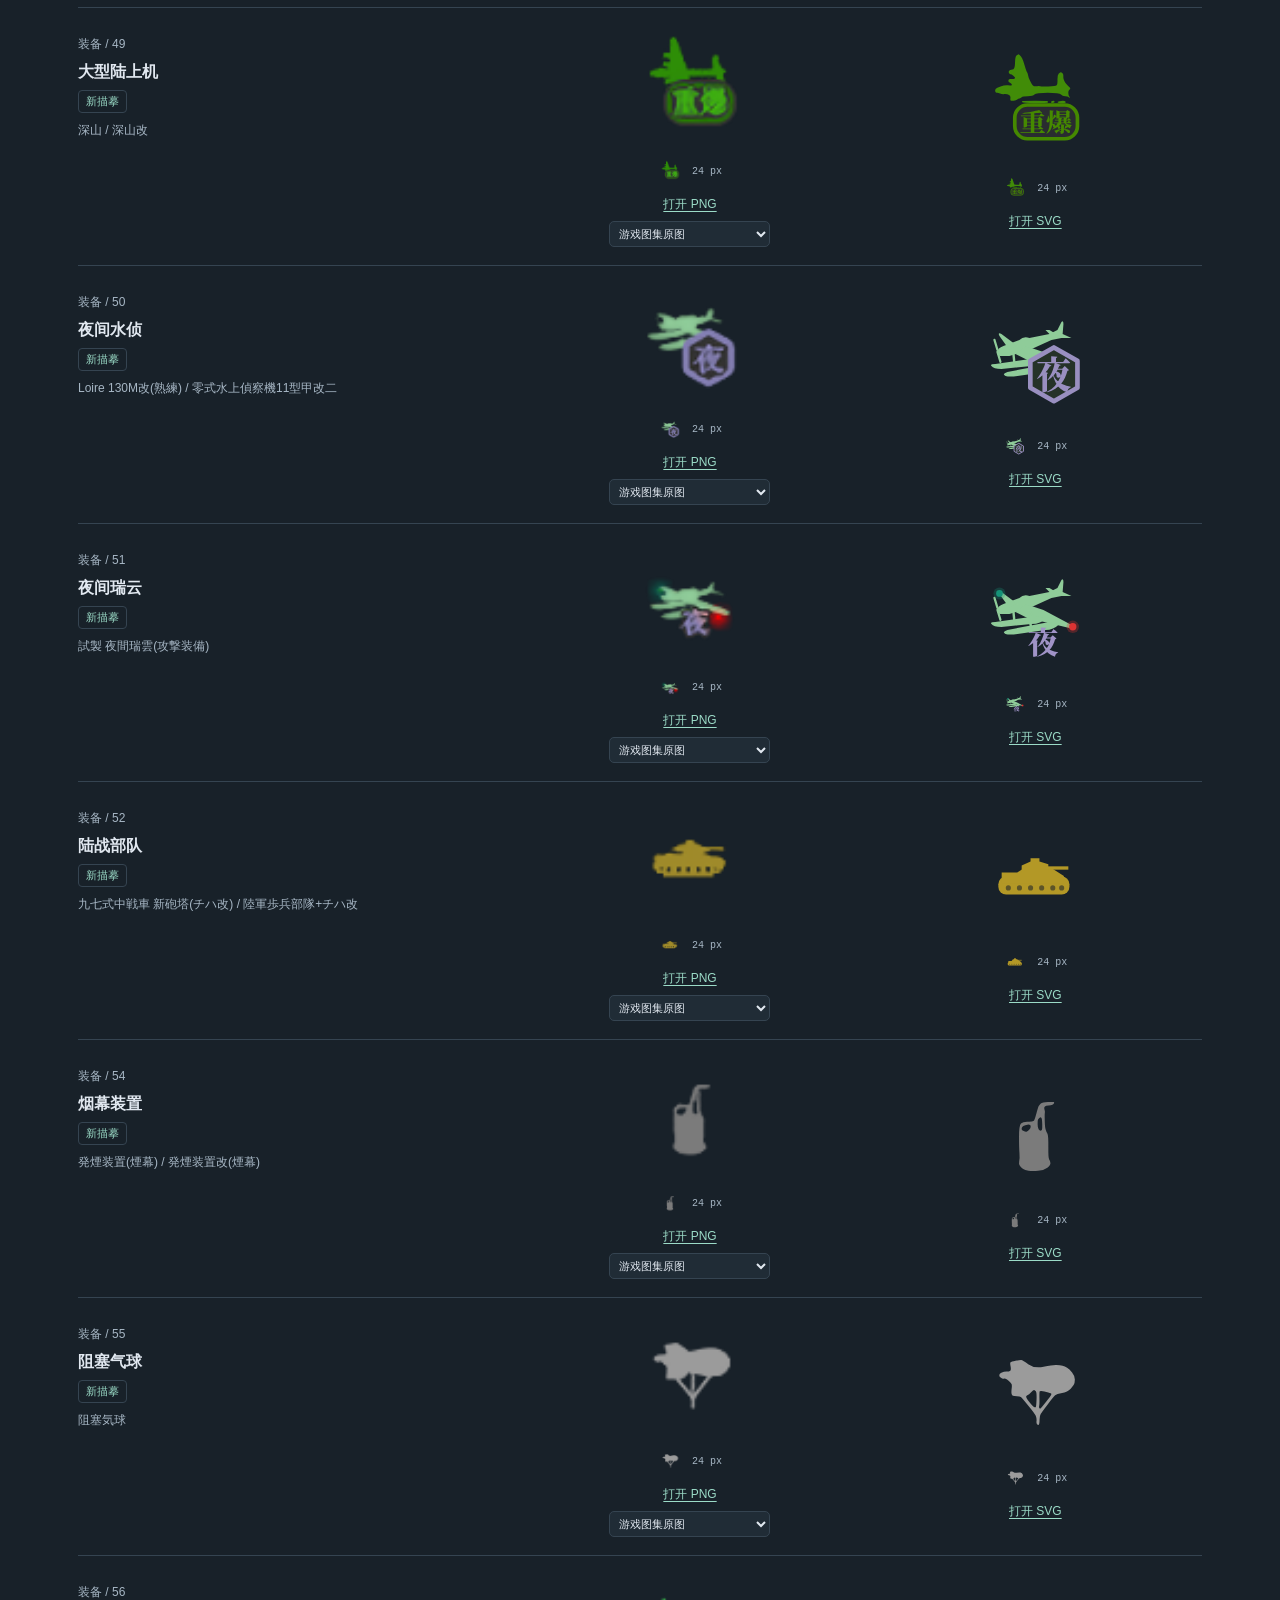
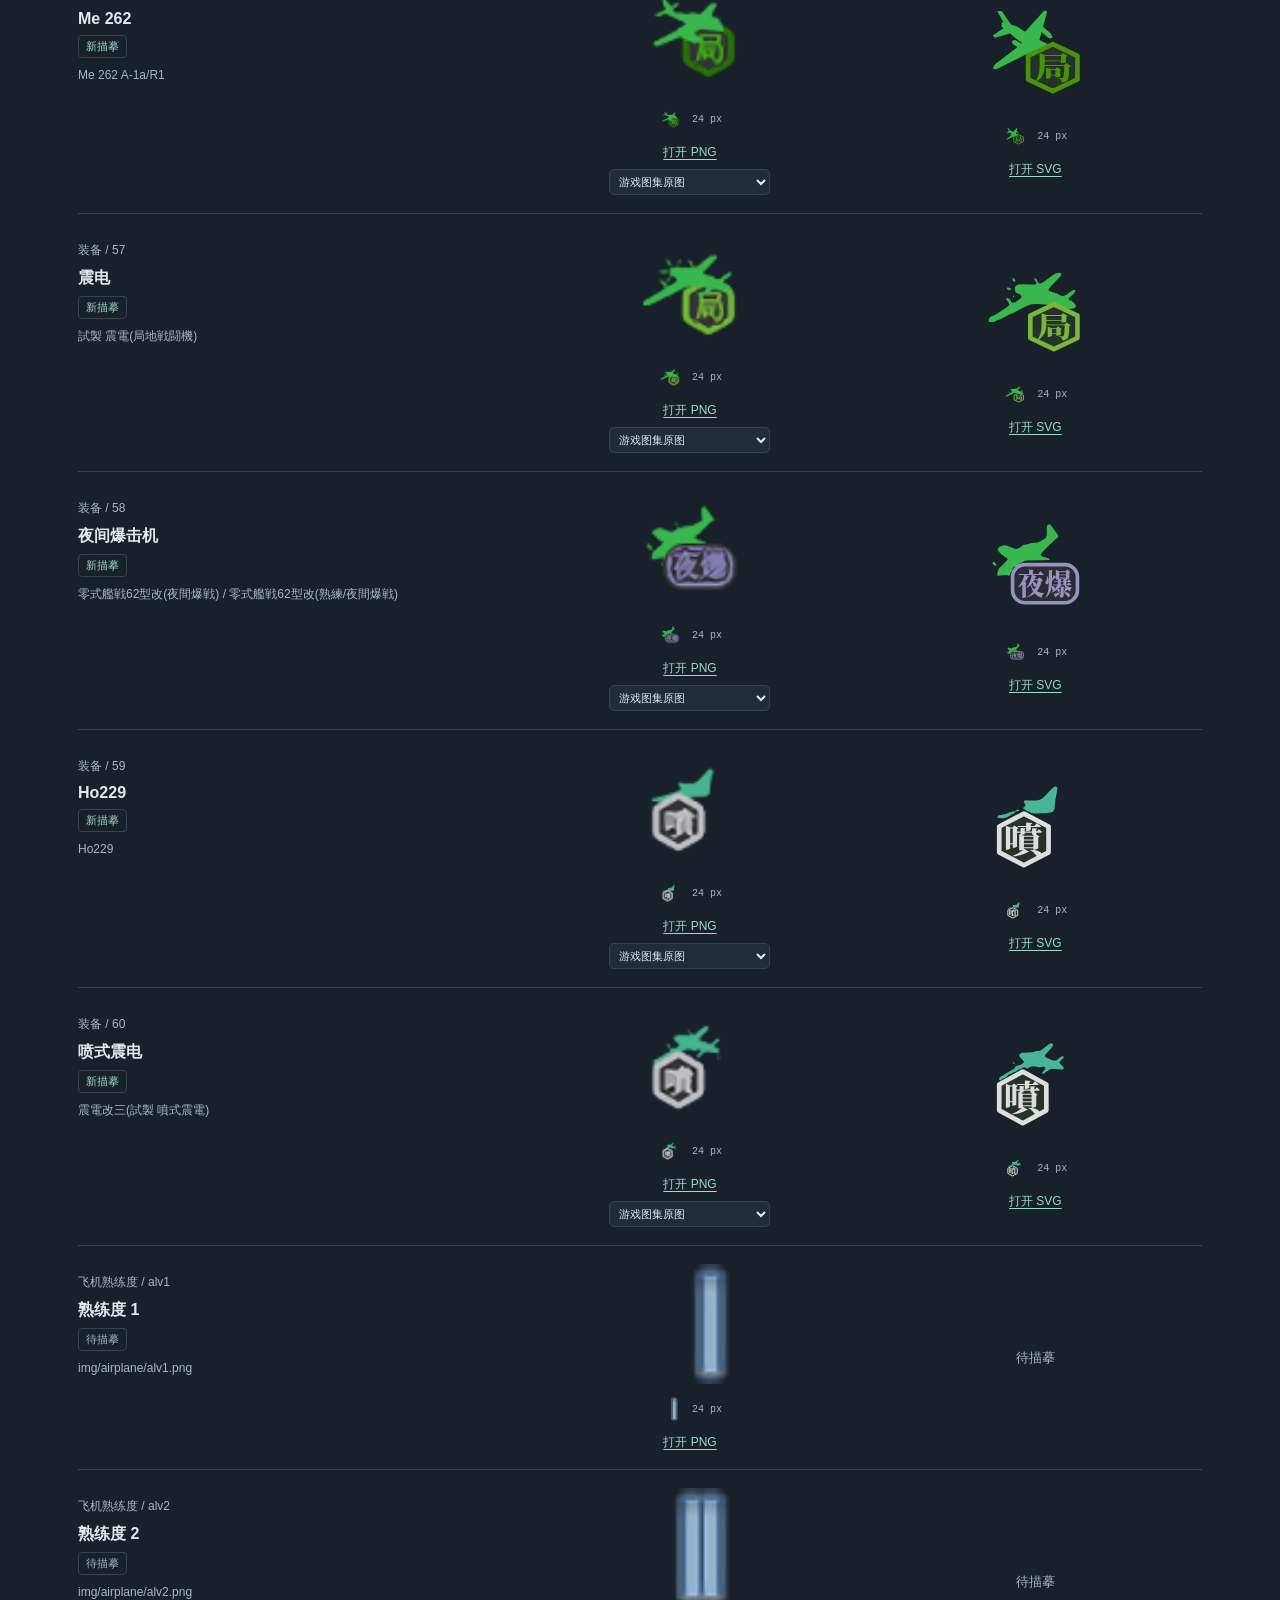
==== commit af5e2788: "docs(icons): map aircraft to game equipment illustrations" ====
--- a/index.html
+++ b/index.html
@@ -1,41 +1,43 @@
-<!doctype html>
-<html lang="zh-CN">
-<head>
-  <meta charset="utf-8">
-  <meta name="viewport" content="width=device-width, initial-scale=1">
-  <title>poi icons · 图标描摹与预览</title>
-  <link rel="stylesheet" href="preview.css">
-  <script src="catalog.js" defer></script>
-  <script src="preview.js" defer></script>
-</head>
-<body>
-<main>
-  <header>
-    <p class="eyebrow">POI / ICON LIBRARY</p>
-    <h1>图标描摹与预览</h1>
-    <p>以游戏原图的颜色、外形和类别标记为依据，补全模糊细节后覆核。覆盖装备、资源、状态与其他 PNG 图标。</p>
-    <p id="summary"></p>
-    <a href="https://github.com/poooi/icons">GitHub 仓库</a>
-    <span aria-hidden="true"> · </span>
-    <a href="https://github.com/poooi/icons/archive/refs/heads/gh-pages.zip">下载整套仓库</a>
-  </header>
-  <div class="controls">
-    <div class="themes" aria-label="预览背景">
-      <button id="dark" aria-pressed="true">深色背景</button>
-      <button id="light" aria-pressed="false">浅色背景</button>
-    </div>
-    <label>尺寸 <select id="size"><option>18</option><option selected>24</option><option>32</option><option>48</option><option>64</option></select> px</label>
-    <label>类别 <select id="category"><option value="">全部</option></select></label>
-    <label>进度 <select id="status"><option value="">全部</option><option>新描摹</option><option>已有 SVG</option><option>待描摹</option></select></label>
-    <label>查找 <input id="search" type="search" placeholder="ID、名称或装备名"></label>
-    <span id="count" role="status" aria-live="polite"></span>
-  </div>
-  <p class="hint">上方统一放大到 120px，下方为所选尺寸。原图有多个版本时可切换；“现有 SVG 参考”不代表已完成本轮重绘。</p>
-  <div class="table-head" aria-hidden="true"><span>图标 / 进度</span><span>原图 PNG</span><span>SVG</span></div>
-  <div id="gallery"></div>
-  <p id="empty" hidden>没有匹配的图标。</p>
-  <noscript>请启用 JavaScript 浏览、筛选图标。SVG 文件也可直接从仓库下载。</noscript>
-  <footer>新描摹文字采用 Noto Serif JP ExtraBold（800）转路径，无需安装字体。模糊处包含概念补全；本仓库独立维护，尚未接入 poi。<br>来源与目录说明见 <a href="https://github.com/poooi/icons#readme">README</a>。</footer>
-</main>
-</body>
-</html>
+<!doctype html>
+<html lang="zh-CN">
+<head>
+  <meta charset="utf-8">
+  <meta name="viewport" content="width=device-width, initial-scale=1">
+  <title>poi icons · 图标描摹与预览</title>
+  <link rel="stylesheet" href="preview.css">
+  <script src="catalog.js" defer></script>
+  <script src="preview.js" defer></script>
+</head>
+<body>
+<main>
+  <header>
+    <p class="eyebrow">POI / ICON LIBRARY</p>
+    <h1>图标描摹与预览</h1>
+    <p>以游戏原图的颜色、外形和类别标记为依据，补全模糊细节后覆核。覆盖装备、资源、状态与其他 PNG 图标。</p>
+    <p id="summary"></p>
+    <a href="aircraft-references.html">飞机装备插图参考</a>
+    <span aria-hidden="true"> · </span>
+    <a href="https://github.com/poooi/icons">GitHub 仓库</a>
+    <span aria-hidden="true"> · </span>
+    <a href="https://github.com/poooi/icons/archive/refs/heads/gh-pages.zip">下载整套仓库</a>
+  </header>
+  <div class="controls">
+    <div class="themes" aria-label="预览背景">
+      <button id="dark" aria-pressed="true">深色背景</button>
+      <button id="light" aria-pressed="false">浅色背景</button>
+    </div>
+    <label>尺寸 <select id="size"><option>18</option><option selected>24</option><option>32</option><option>48</option><option>64</option></select> px</label>
+    <label>类别 <select id="category"><option value="">全部</option></select></label>
+    <label>进度 <select id="status"><option value="">全部</option><option>新描摹</option><option>已有 SVG</option><option>待描摹</option></select></label>
+    <label>查找 <input id="search" type="search" placeholder="ID、名称或装备名"></label>
+    <span id="count" role="status" aria-live="polite"></span>
+  </div>
+  <p class="hint">上方统一放大到 120px，下方为所选尺寸。原图有多个版本时可切换；“现有 SVG 参考”不代表已完成本轮重绘。</p>
+  <div class="table-head" aria-hidden="true"><span>图标 / 进度</span><span>原图 PNG</span><span>SVG</span></div>
+  <div id="gallery"></div>
+  <p id="empty" hidden>没有匹配的图标。</p>
+  <noscript>请启用 JavaScript 浏览、筛选图标。SVG 文件也可直接从仓库下载。</noscript>
+  <footer>新描摹文字采用 Noto Serif JP ExtraBold（800）转路径，无需安装字体。模糊处包含概念补全；本仓库独立维护，尚未接入 poi。<br>来源与目录说明见 <a href="https://github.com/poooi/icons#readme">README</a>。</footer>
+</main>
+</body>
+</html>
